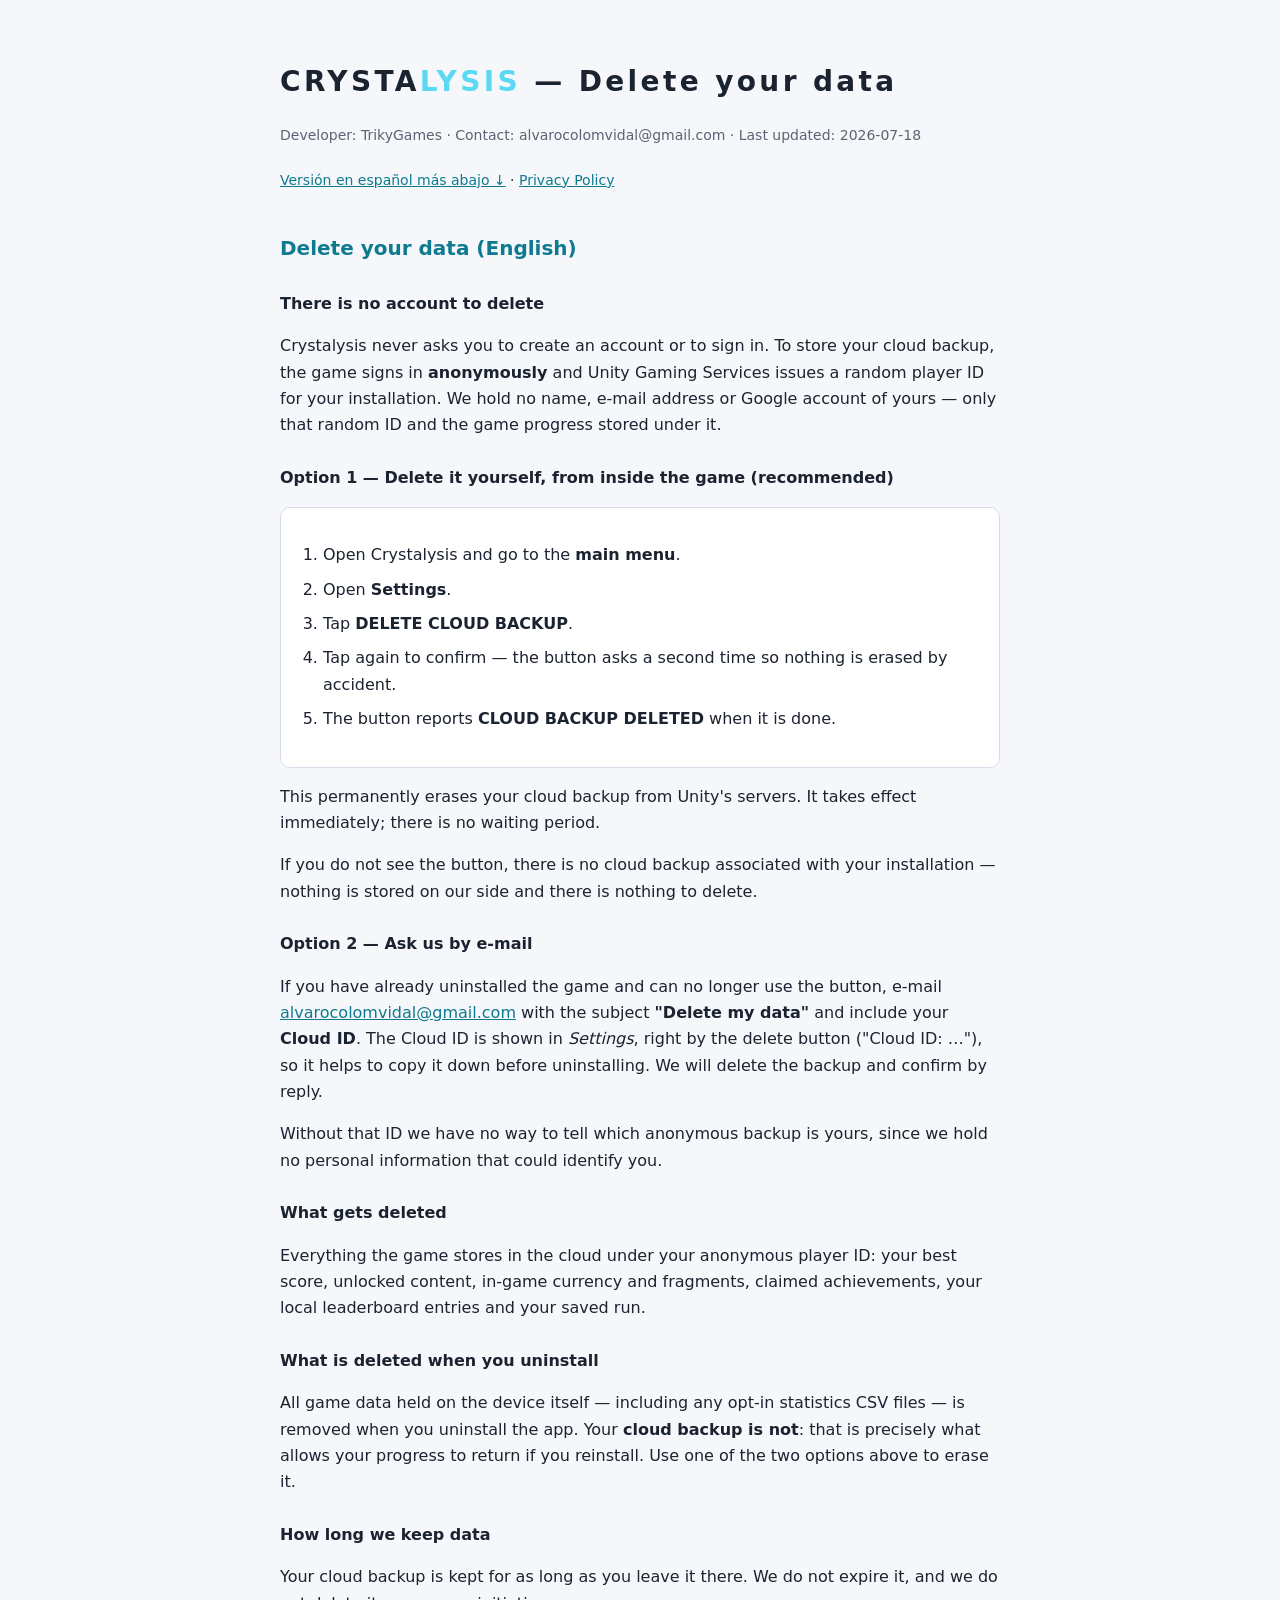
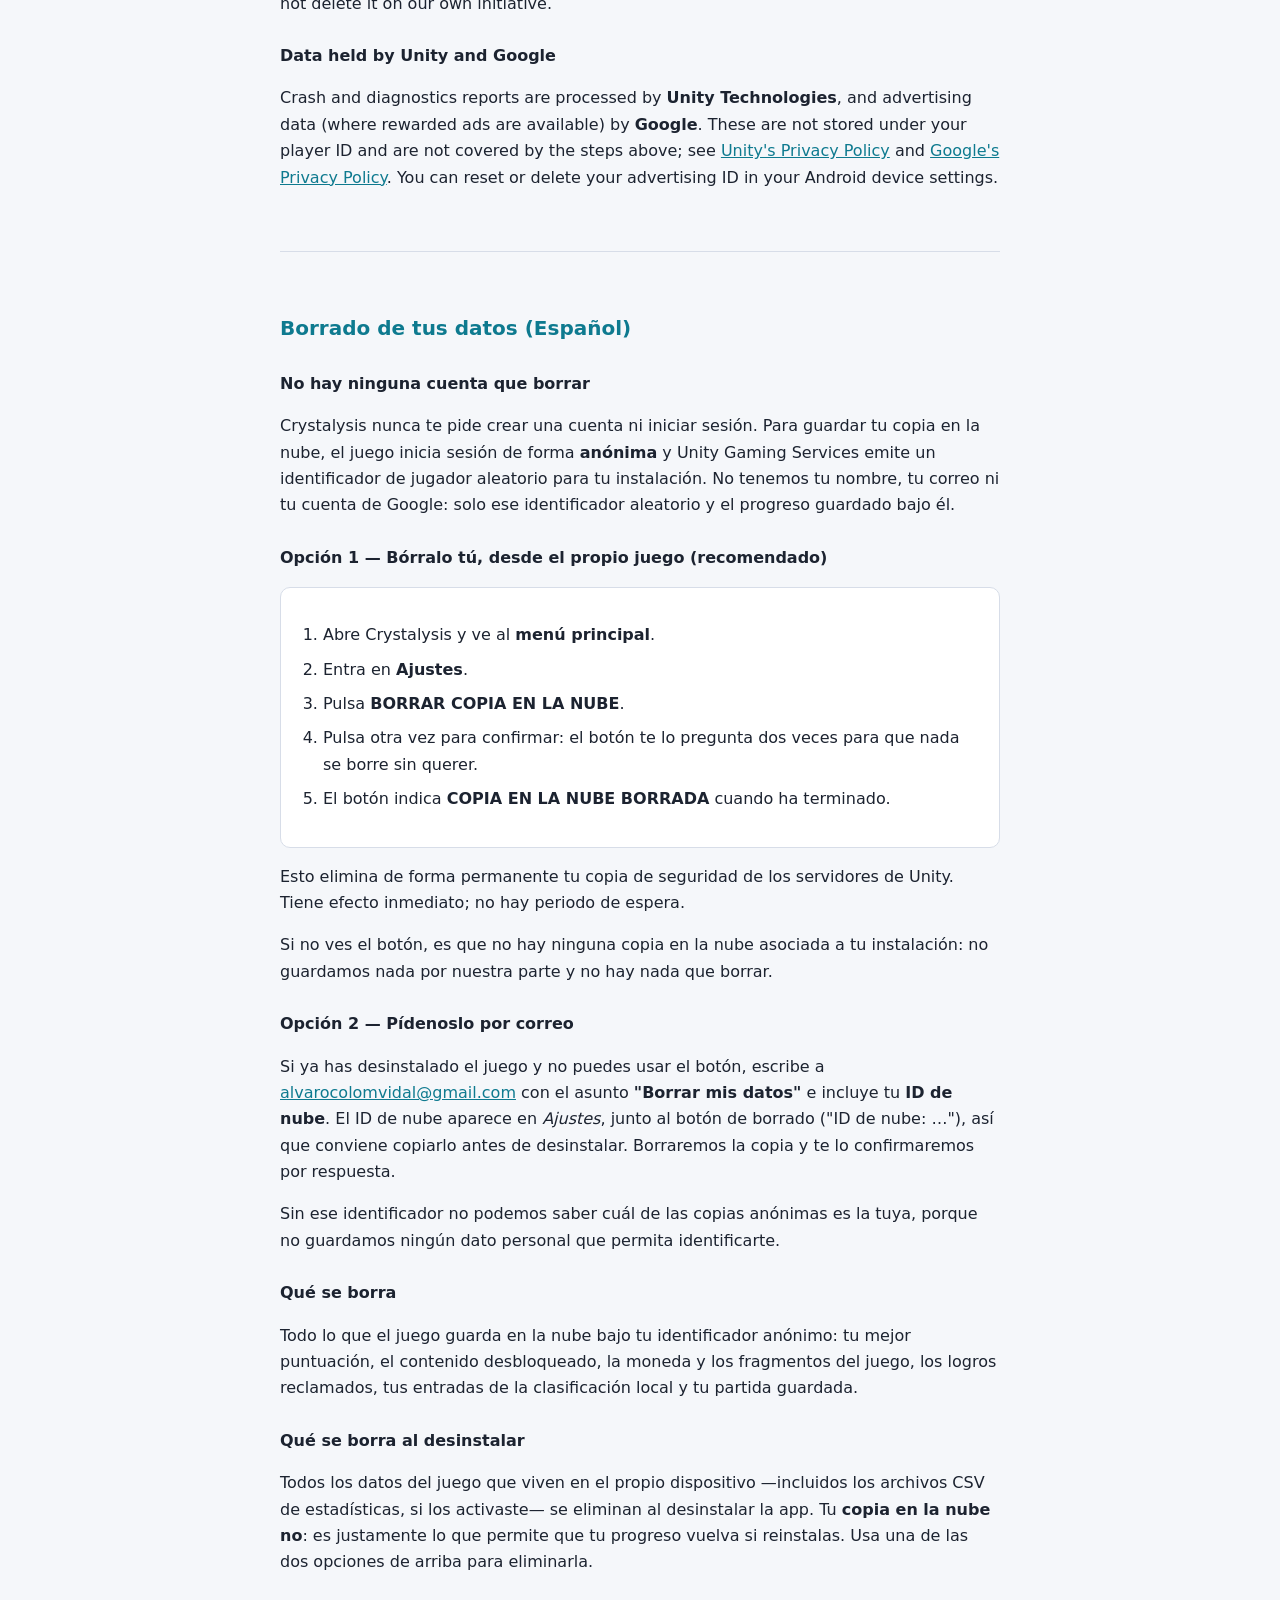
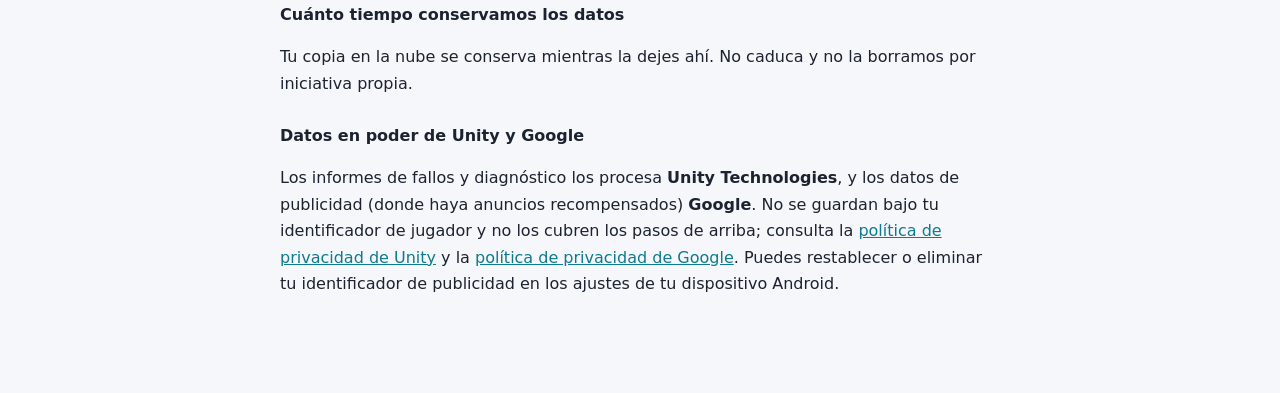
==== delete-data.html @ 5e4b30b3 "delete-data: dedicated data deletion page (EN/ES) for Play Console Play Data Safety requires a URL f" ====
<!DOCTYPE html>
<html lang="en">
<head>
<meta charset="utf-8">
<meta name="viewport" content="width=device-width, initial-scale=1">
<title>Crystalysis — Delete your data</title>
<style>
  :root { color-scheme: light dark; }
  body { font-family: system-ui, -apple-system, "Segoe UI", sans-serif; margin: 0; padding: 40px 20px 80px;
         background: #0a0d16; color: #dbe2ee; line-height: 1.65; }
  main { max-width: 720px; margin: 0 auto; }
  h1 { font-size: 28px; letter-spacing: .12em; }
  h1 span { color: #59d9f2; }
  h2 { margin-top: 40px; font-size: 20px; color: #9beaf8; }
  h3 { margin-top: 26px; font-size: 16px; }
  a { color: #59d9f2; }
  .meta { color: #7c8698; font-size: 14px; }
  .lang { margin: 22px 0 34px; font-size: 14px; }
  hr { border: none; border-top: 1px solid #1d2433; margin: 60px 0; }
  ol { padding-left: 22px; }
  ol li { margin: 8px 0; }
  .steps { background: #121826; border: 1px solid #1d2433; border-radius: 10px; padding: 18px 20px; }
  @media (prefers-color-scheme: light) {
    body { background: #f5f7fa; color: #1c2330; }
    h2 { color: #0e7a8f; } a { color: #0e7a8f; }
    hr { border-top-color: #d7dde8; } .meta { color: #5b6472; }
    .steps { background: #fff; border-color: #d7dde8; }
  }
</style>
</head>
<body>
<main>
<h1>CRYSTA<span>LYSIS</span> — Delete your data</h1>
<p class="meta">Developer: TrikyGames · Contact: alvarocolomvidal@gmail.com · Last updated: 2026-07-18</p>
<p class="lang"><a href="#es">Versión en español más abajo ↓</a> · <a href="privacy.html">Privacy Policy</a></p>

<h2 id="en">Delete your data (English)</h2>

<h3>There is no account to delete</h3>
<p>Crystalysis never asks you to create an account or to sign in. To store your cloud backup, the game signs in <b>anonymously</b> and Unity Gaming Services issues a random player ID for your installation. We hold no name, e-mail address or Google account of yours — only that random ID and the game progress stored under it.</p>

<h3>Option 1 — Delete it yourself, from inside the game (recommended)</h3>
<div class="steps">
<ol>
  <li>Open Crystalysis and go to the <b>main menu</b>.</li>
  <li>Open <b>Settings</b>.</li>
  <li>Tap <b>DELETE CLOUD BACKUP</b>.</li>
  <li>Tap again to confirm — the button asks a second time so nothing is erased by accident.</li>
  <li>The button reports <b>CLOUD BACKUP DELETED</b> when it is done.</li>
</ol>
</div>
<p>This permanently erases your cloud backup from Unity's servers. It takes effect immediately; there is no waiting period.</p>
<p>If you do not see the button, there is no cloud backup associated with your installation — nothing is stored on our side and there is nothing to delete.</p>

<h3>Option 2 — Ask us by e-mail</h3>
<p>If you have already uninstalled the game and can no longer use the button, e-mail <a href="mailto:alvarocolomvidal@gmail.com">alvarocolomvidal@gmail.com</a> with the subject <b>"Delete my data"</b> and include your <b>Cloud ID</b>. The Cloud ID is shown in <i>Settings</i>, right by the delete button ("Cloud ID: …"), so it helps to copy it down before uninstalling. We will delete the backup and confirm by reply.</p>
<p>Without that ID we have no way to tell which anonymous backup is yours, since we hold no personal information that could identify you.</p>

<h3>What gets deleted</h3>
<p>Everything the game stores in the cloud under your anonymous player ID: your best score, unlocked content, in-game currency and fragments, claimed achievements, your local leaderboard entries and your saved run.</p>

<h3>What is deleted when you uninstall</h3>
<p>All game data held on the device itself — including any opt-in statistics CSV files — is removed when you uninstall the app. Your <b>cloud backup is not</b>: that is precisely what allows your progress to return if you reinstall. Use one of the two options above to erase it.</p>

<h3>How long we keep data</h3>
<p>Your cloud backup is kept for as long as you leave it there. We do not expire it, and we do not delete it on our own initiative.</p>

<h3>Data held by Unity and Google</h3>
<p>Crash and diagnostics reports are processed by <b>Unity Technologies</b>, and advertising data (where rewarded ads are available) by <b>Google</b>. These are not stored under your player ID and are not covered by the steps above; see <a href="https://unity.com/legal/privacy-policy">Unity's Privacy Policy</a> and <a href="https://policies.google.com/privacy">Google's Privacy Policy</a>. You can reset or delete your advertising ID in your Android device settings.</p>

<hr>

<h2 id="es">Borrado de tus datos (Español)</h2>

<h3>No hay ninguna cuenta que borrar</h3>
<p>Crystalysis nunca te pide crear una cuenta ni iniciar sesión. Para guardar tu copia en la nube, el juego inicia sesión de forma <b>anónima</b> y Unity Gaming Services emite un identificador de jugador aleatorio para tu instalación. No tenemos tu nombre, tu correo ni tu cuenta de Google: solo ese identificador aleatorio y el progreso guardado bajo él.</p>

<h3>Opción 1 — Bórralo tú, desde el propio juego (recomendado)</h3>
<div class="steps">
<ol>
  <li>Abre Crystalysis y ve al <b>menú principal</b>.</li>
  <li>Entra en <b>Ajustes</b>.</li>
  <li>Pulsa <b>BORRAR COPIA EN LA NUBE</b>.</li>
  <li>Pulsa otra vez para confirmar: el botón te lo pregunta dos veces para que nada se borre sin querer.</li>
  <li>El botón indica <b>COPIA EN LA NUBE BORRADA</b> cuando ha terminado.</li>
</ol>
</div>
<p>Esto elimina de forma permanente tu copia de seguridad de los servidores de Unity. Tiene efecto inmediato; no hay periodo de espera.</p>
<p>Si no ves el botón, es que no hay ninguna copia en la nube asociada a tu instalación: no guardamos nada por nuestra parte y no hay nada que borrar.</p>

<h3>Opción 2 — Pídenoslo por correo</h3>
<p>Si ya has desinstalado el juego y no puedes usar el botón, escribe a <a href="mailto:alvarocolomvidal@gmail.com">alvarocolomvidal@gmail.com</a> con el asunto <b>"Borrar mis datos"</b> e incluye tu <b>ID de nube</b>. El ID de nube aparece en <i>Ajustes</i>, junto al botón de borrado ("ID de nube: …"), así que conviene copiarlo antes de desinstalar. Borraremos la copia y te lo confirmaremos por respuesta.</p>
<p>Sin ese identificador no podemos saber cuál de las copias anónimas es la tuya, porque no guardamos ningún dato personal que permita identificarte.</p>

<h3>Qué se borra</h3>
<p>Todo lo que el juego guarda en la nube bajo tu identificador anónimo: tu mejor puntuación, el contenido desbloqueado, la moneda y los fragmentos del juego, los logros reclamados, tus entradas de la clasificación local y tu partida guardada.</p>

<h3>Qué se borra al desinstalar</h3>
<p>Todos los datos del juego que viven en el propio dispositivo —incluidos los archivos CSV de estadísticas, si los activaste— se eliminan al desinstalar la app. Tu <b>copia en la nube no</b>: es justamente lo que permite que tu progreso vuelva si reinstalas. Usa una de las dos opciones de arriba para eliminarla.</p>

<h3>Cuánto tiempo conservamos los datos</h3>
<p>Tu copia en la nube se conserva mientras la dejes ahí. No caduca y no la borramos por iniciativa propia.</p>

<h3>Datos en poder de Unity y Google</h3>
<p>Los informes de fallos y diagnóstico los procesa <b>Unity Technologies</b>, y los datos de publicidad (donde haya anuncios recompensados) <b>Google</b>. No se guardan bajo tu identificador de jugador y no los cubren los pasos de arriba; consulta la <a href="https://unity.com/legal/privacy-policy">política de privacidad de Unity</a> y la <a href="https://policies.google.com/privacy?hl=es">política de privacidad de Google</a>. Puedes restablecer o eliminar tu identificador de publicidad en los ajustes de tu dispositivo Android.</p>

</main>
</body>
</html>
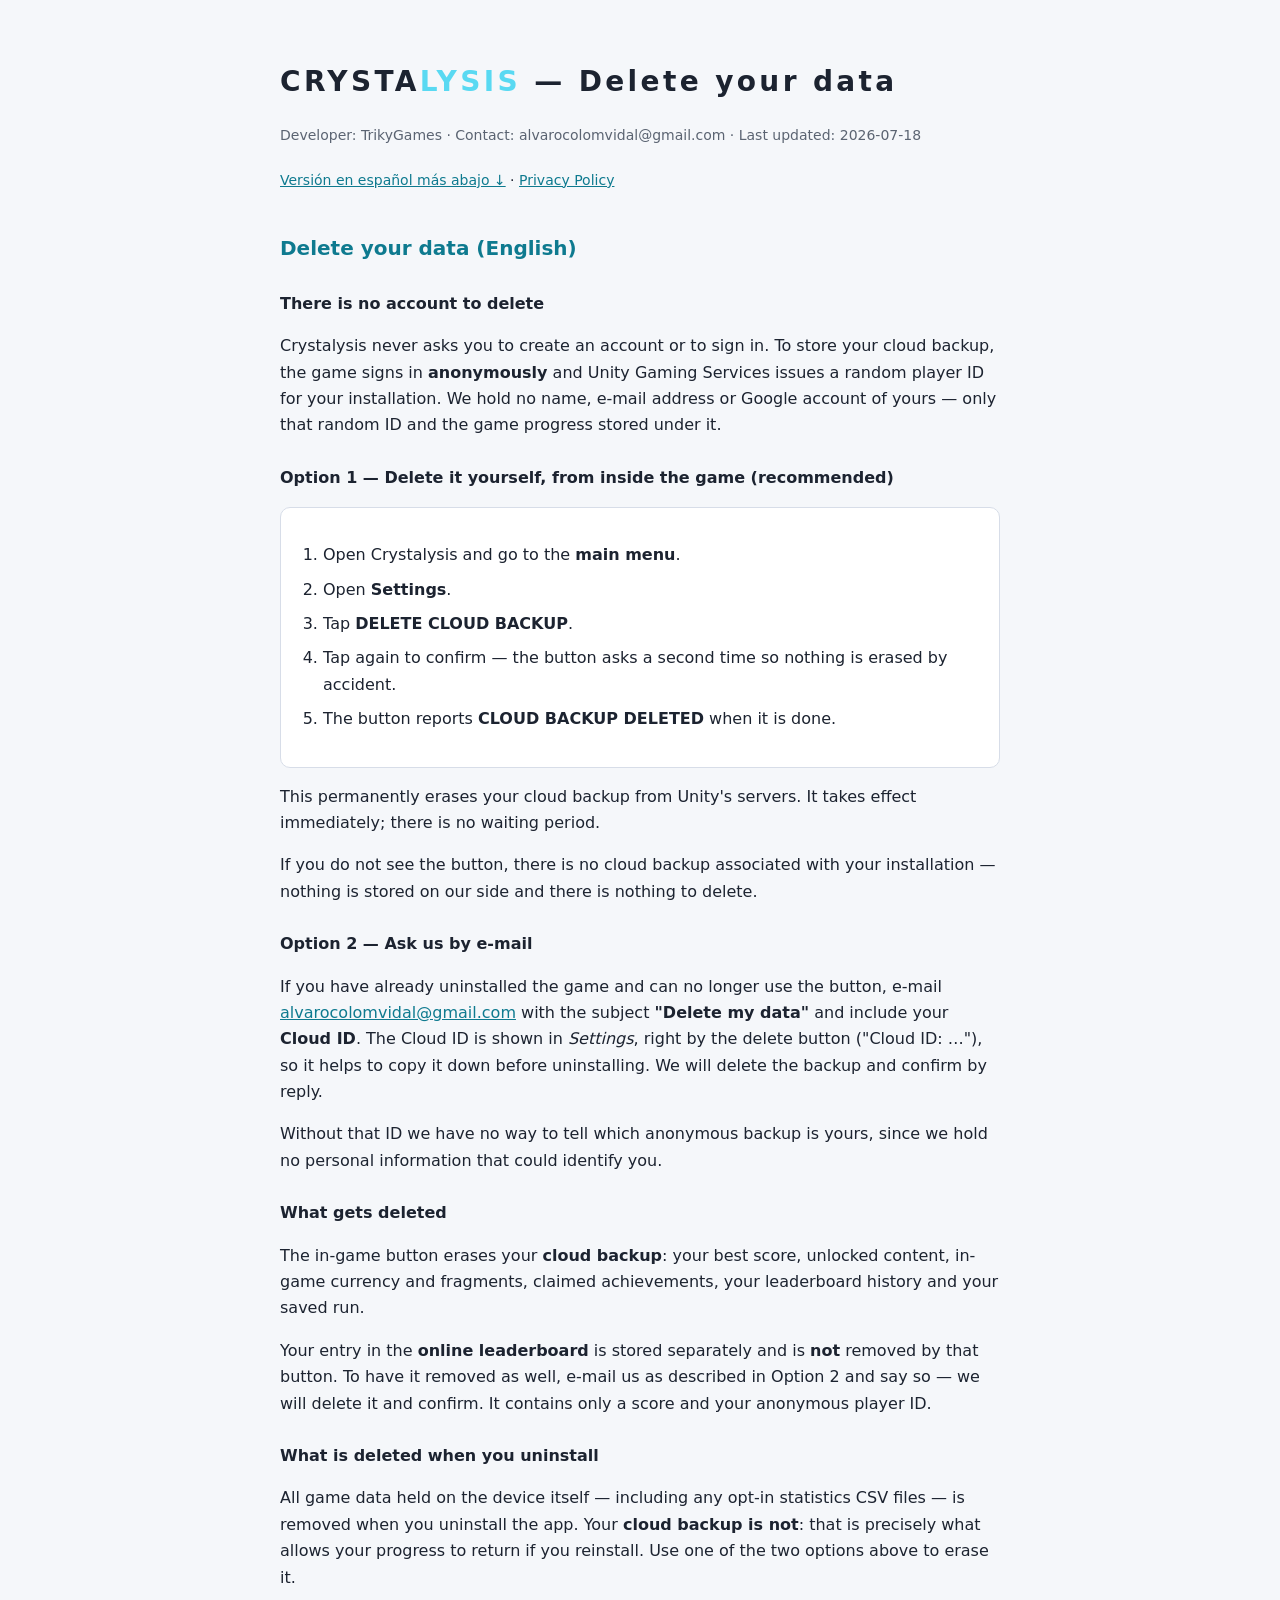
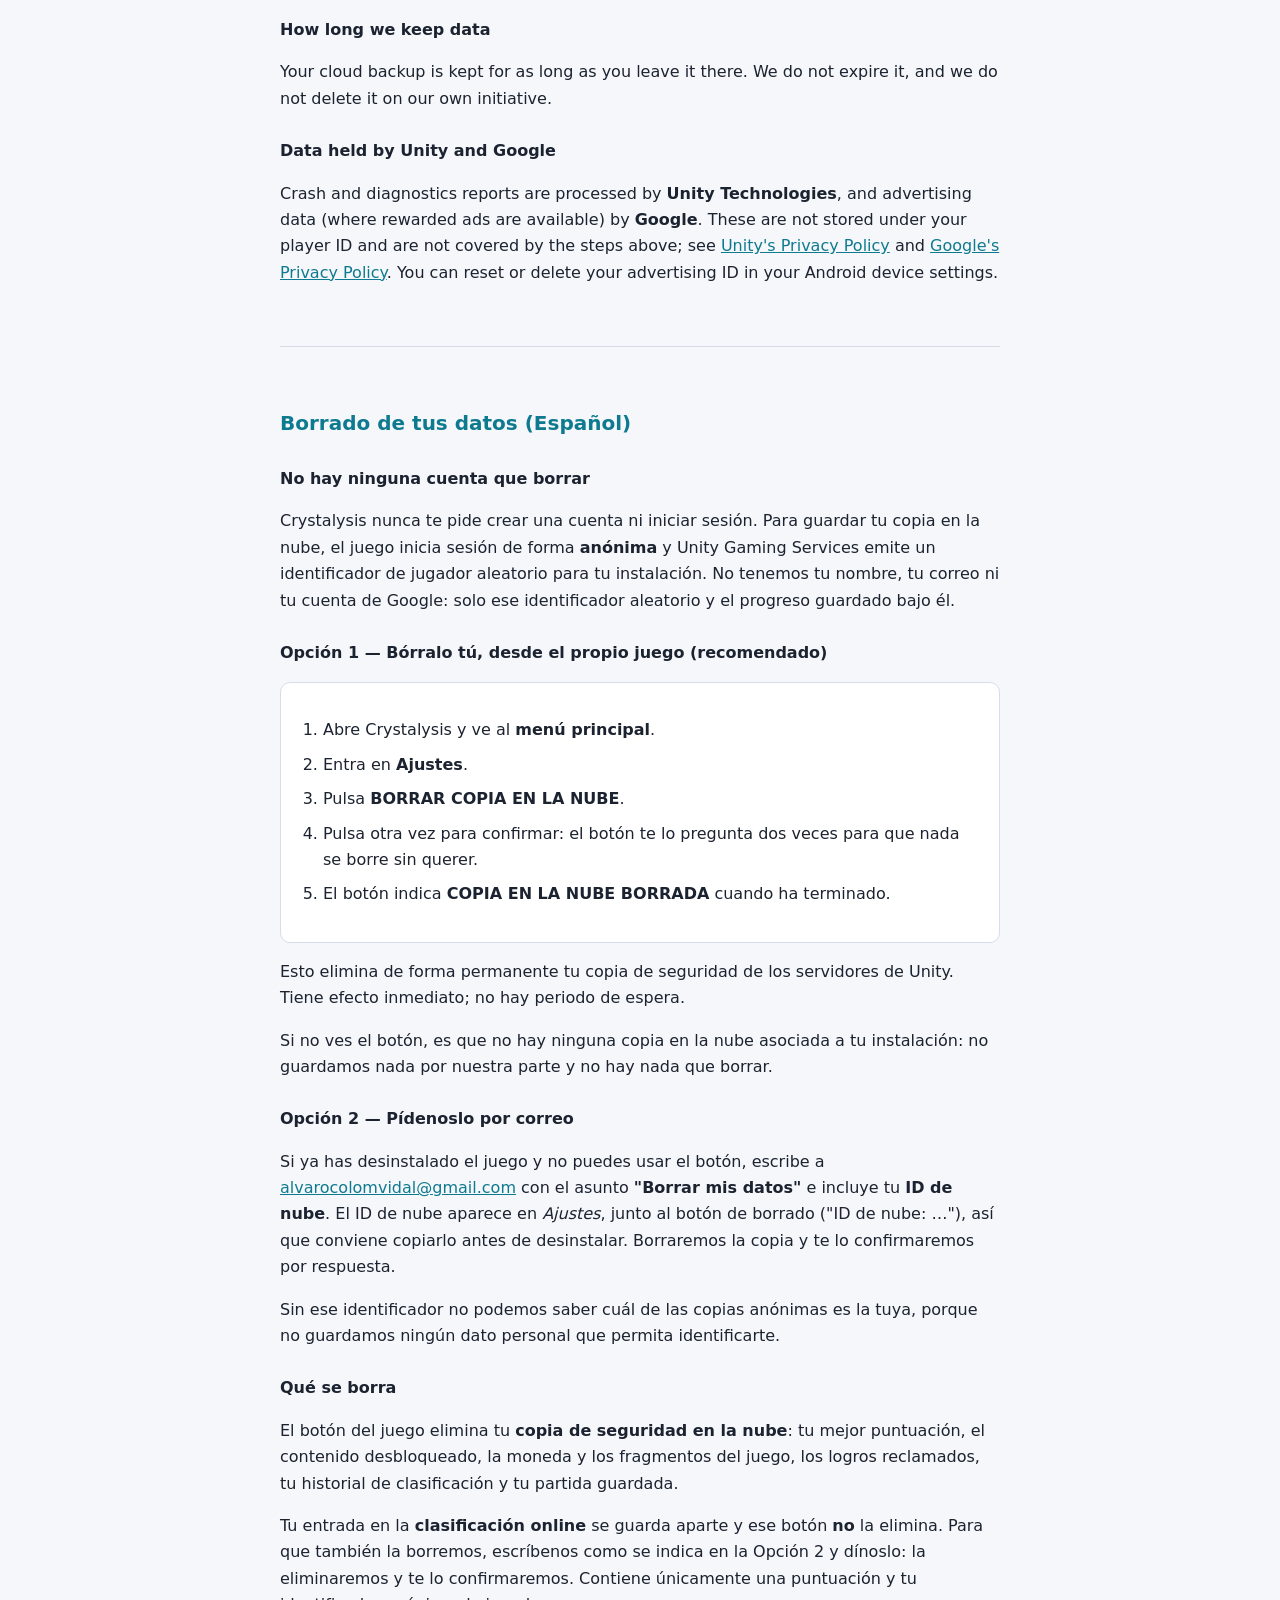
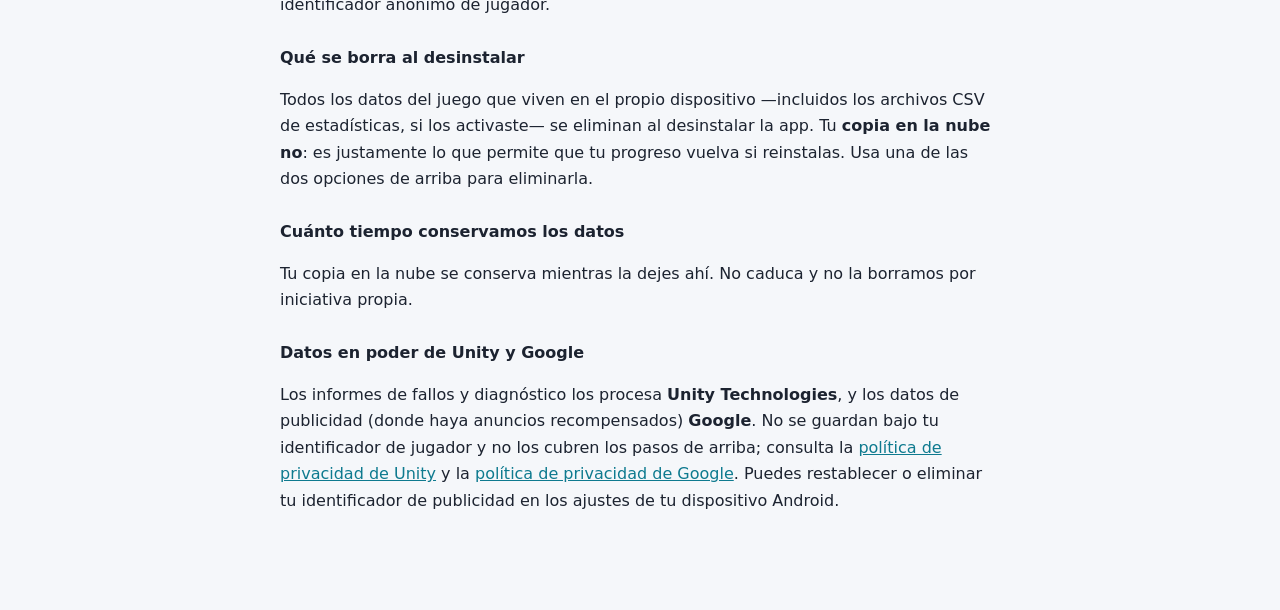
==== commit 0e5d415c: "privacy: disclose the online leaderboard (EN/ES) The policy described a "single-player game" and cov" ====
--- a/delete-data.html
+++ b/delete-data.html
@@ -57,7 +57,8 @@
 <p>Without that ID we have no way to tell which anonymous backup is yours, since we hold no personal information that could identify you.</p>
 
 <h3>What gets deleted</h3>
-<p>Everything the game stores in the cloud under your anonymous player ID: your best score, unlocked content, in-game currency and fragments, claimed achievements, your local leaderboard entries and your saved run.</p>
+<p>The in-game button erases your <b>cloud backup</b>: your best score, unlocked content, in-game currency and fragments, claimed achievements, your leaderboard history and your saved run.</p>
+<p>Your entry in the <b>online leaderboard</b> is stored separately and is <b>not</b> removed by that button. To have it removed as well, e-mail us as described in Option 2 and say so — we will delete it and confirm. It contains only a score and your anonymous player ID.</p>
 
 <h3>What is deleted when you uninstall</h3>
 <p>All game data held on the device itself — including any opt-in statistics CSV files — is removed when you uninstall the app. Your <b>cloud backup is not</b>: that is precisely what allows your progress to return if you reinstall. Use one of the two options above to erase it.</p>
@@ -93,7 +94,8 @@
 <p>Sin ese identificador no podemos saber cuál de las copias anónimas es la tuya, porque no guardamos ningún dato personal que permita identificarte.</p>
 
 <h3>Qué se borra</h3>
-<p>Todo lo que el juego guarda en la nube bajo tu identificador anónimo: tu mejor puntuación, el contenido desbloqueado, la moneda y los fragmentos del juego, los logros reclamados, tus entradas de la clasificación local y tu partida guardada.</p>
+<p>El botón del juego elimina tu <b>copia de seguridad en la nube</b>: tu mejor puntuación, el contenido desbloqueado, la moneda y los fragmentos del juego, los logros reclamados, tu historial de clasificación y tu partida guardada.</p>
+<p>Tu entrada en la <b>clasificación online</b> se guarda aparte y ese botón <b>no</b> la elimina. Para que también la borremos, escríbenos como se indica en la Opción 2 y dínoslo: la eliminaremos y te lo confirmaremos. Contiene únicamente una puntuación y tu identificador anónimo de jugador.</p>
 
 <h3>Qué se borra al desinstalar</h3>
 <p>Todos los datos del juego que viven en el propio dispositivo —incluidos los archivos CSV de estadísticas, si los activaste— se eliminan al desinstalar la app. Tu <b>copia en la nube no</b>: es justamente lo que permite que tu progreso vuelva si reinstalas. Usa una de las dos opciones de arriba para eliminarla.</p>
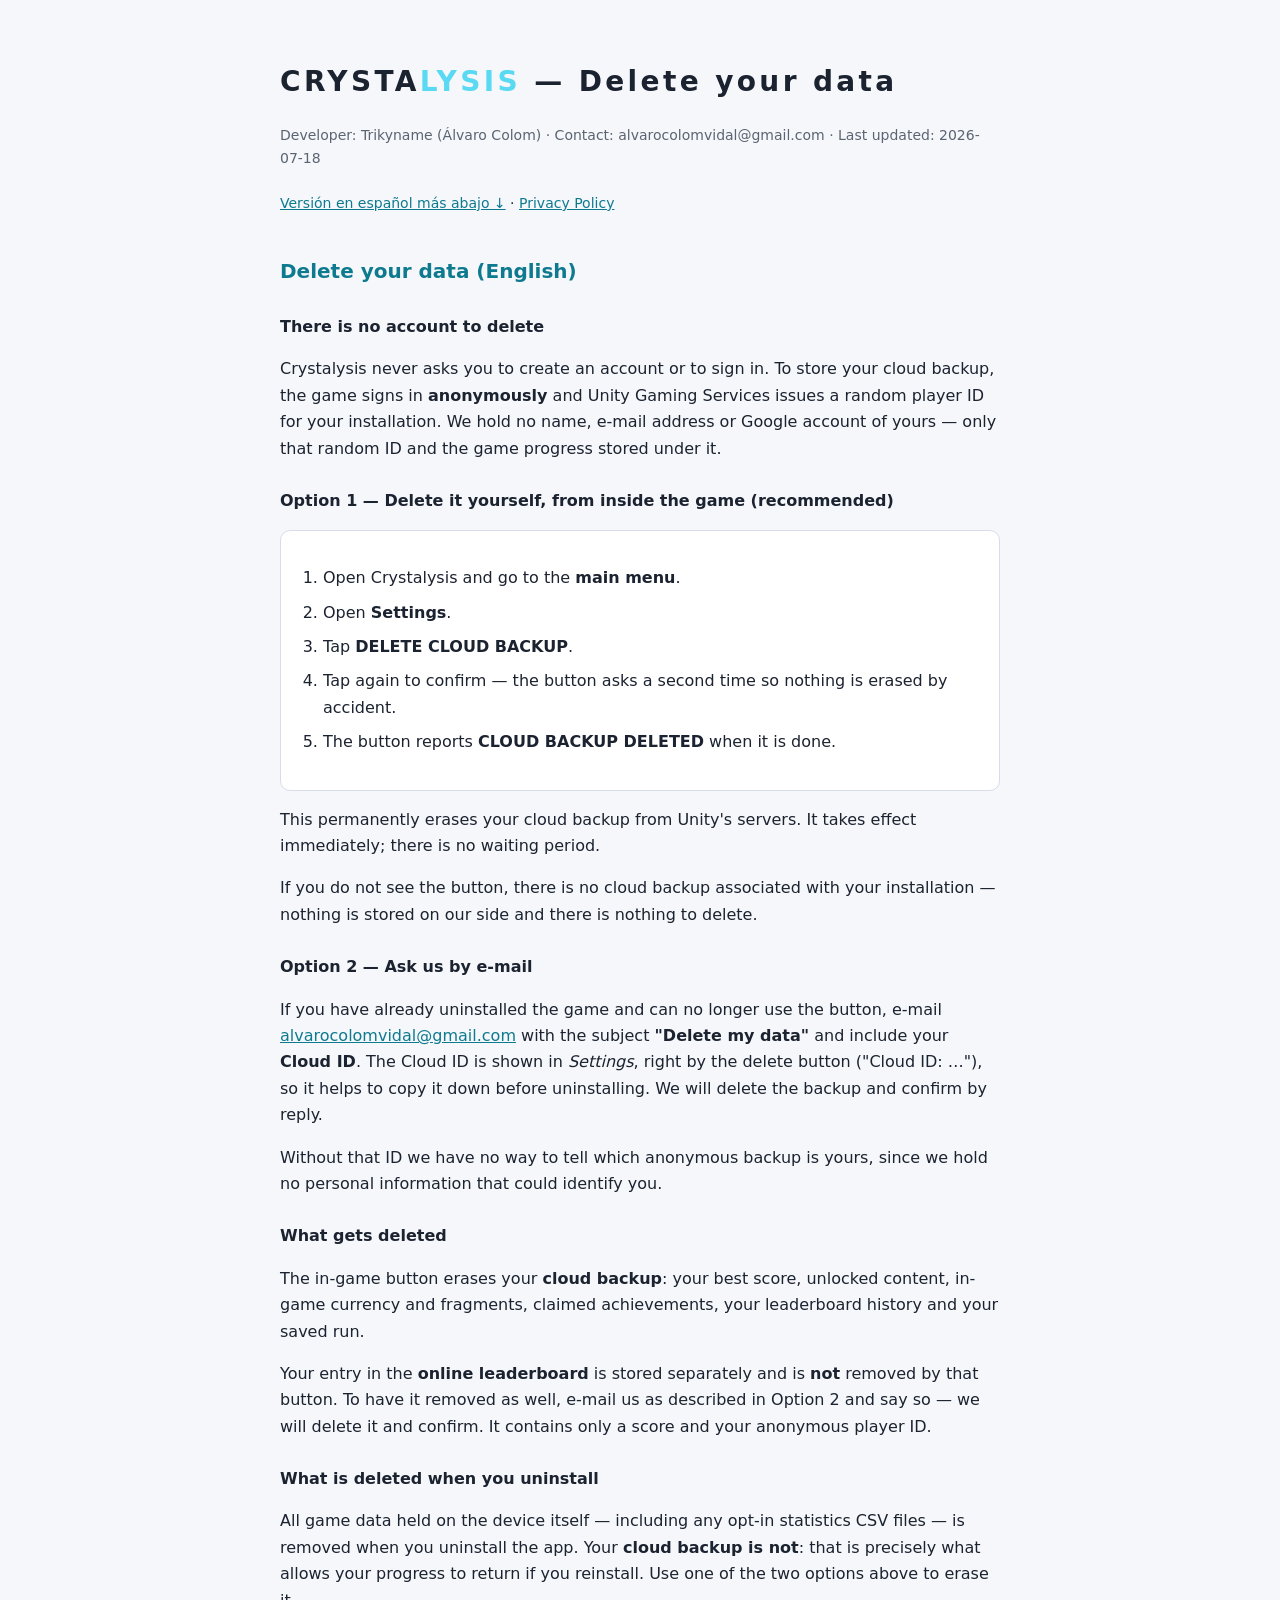
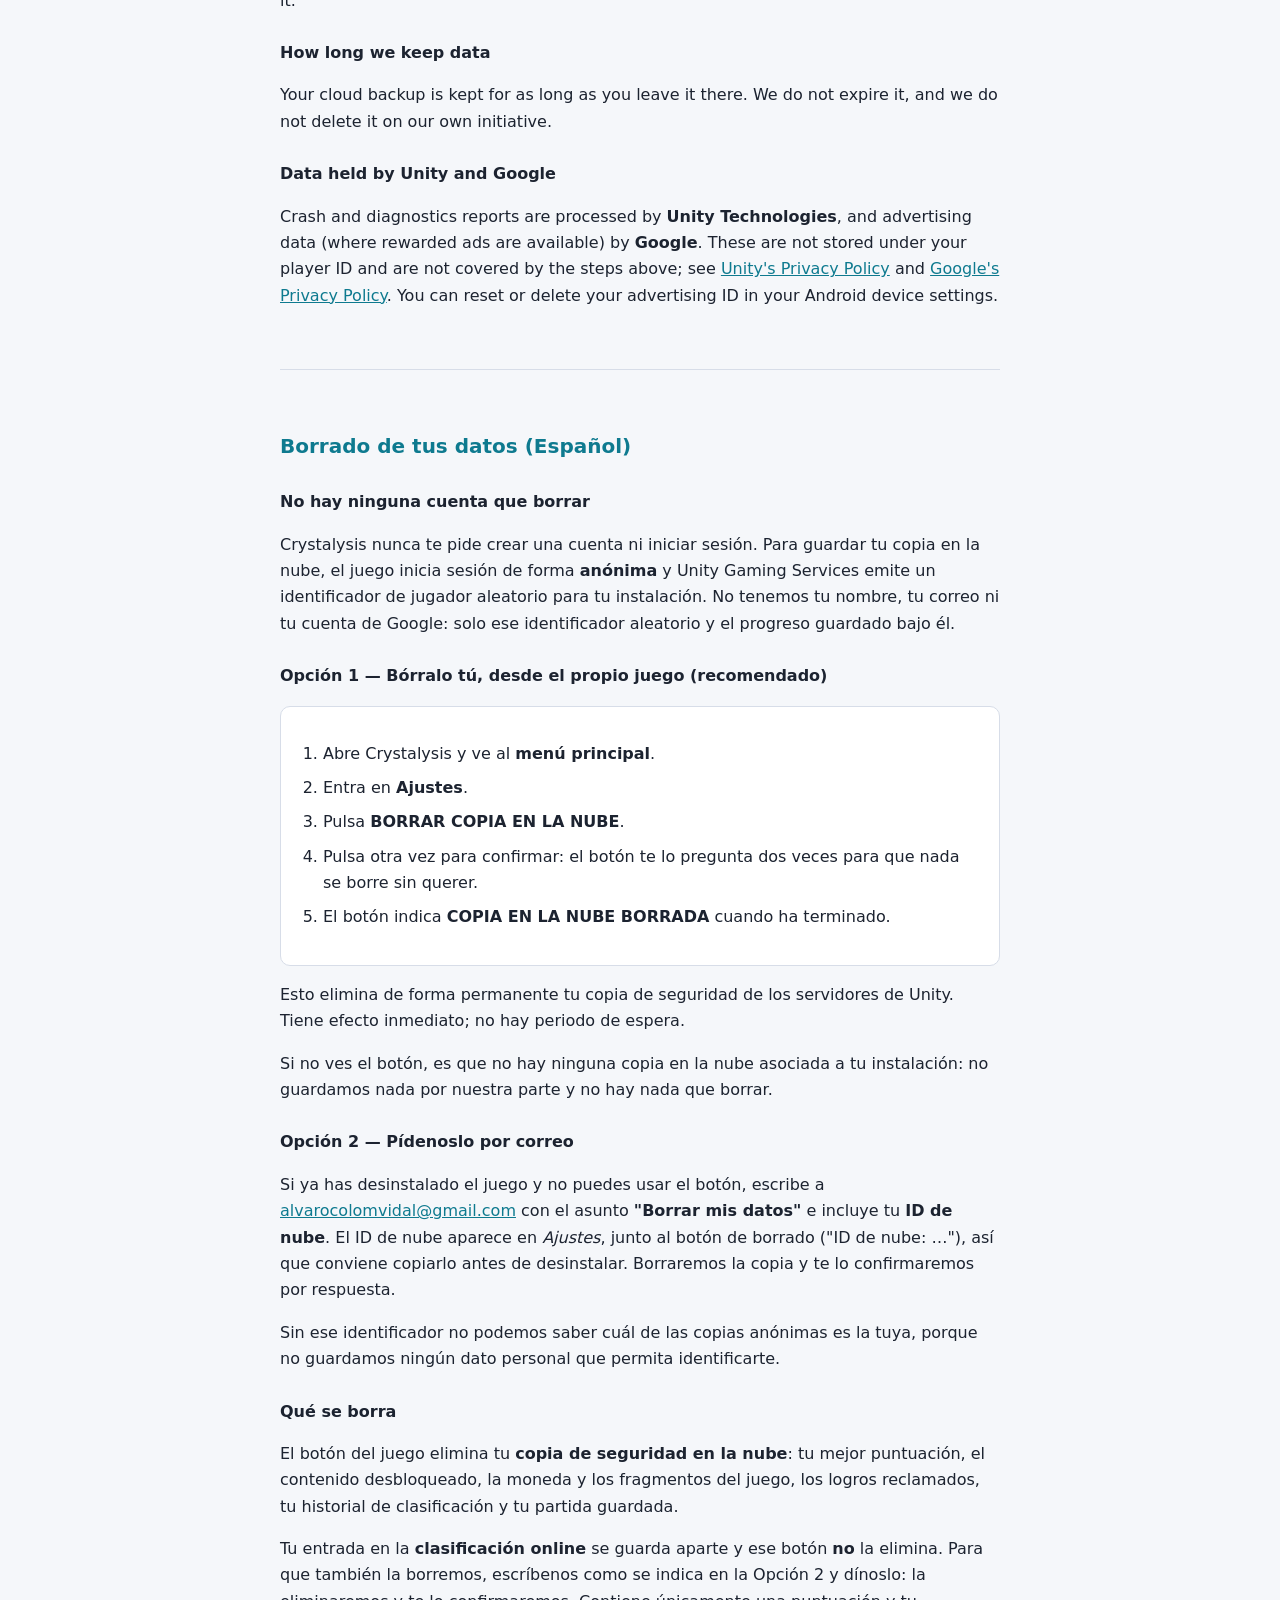
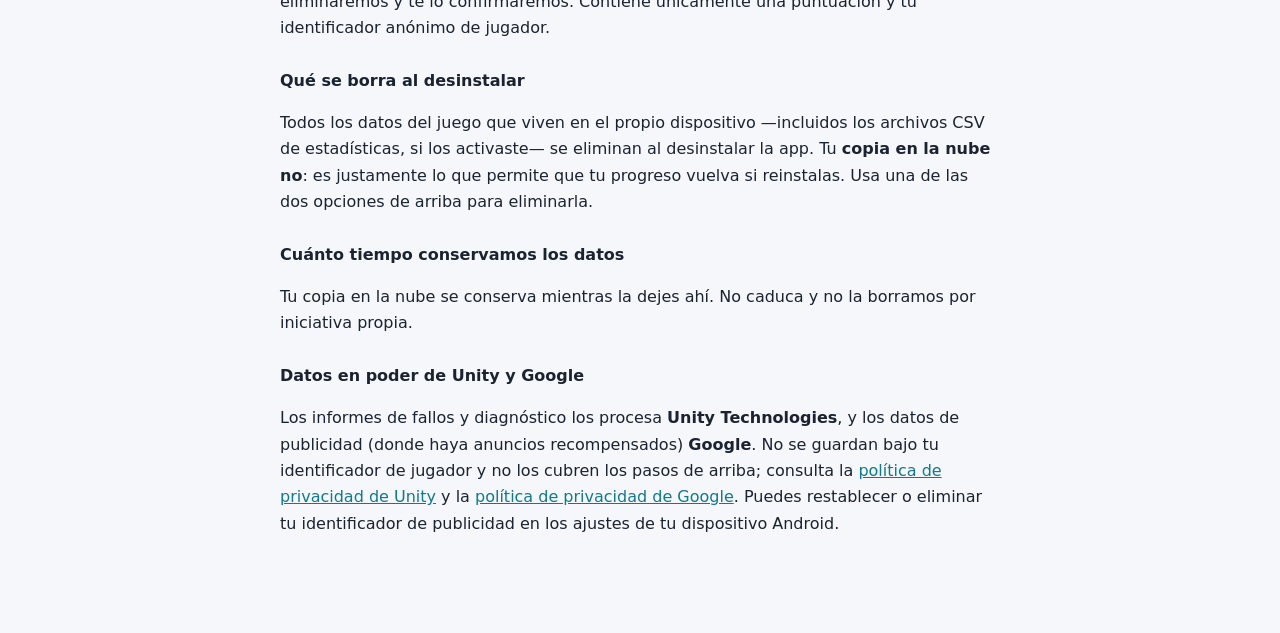
==== commit 7787355d: "site: la identidad se unifica en Trikyname y la landing pasa a ser la arena IDENTIDAD. TrikyGames er" ====
--- a/delete-data.html
+++ b/delete-data.html
@@ -31,7 +31,7 @@
 <body>
 <main>
 <h1>CRYSTA<span>LYSIS</span> — Delete your data</h1>
-<p class="meta">Developer: TrikyGames · Contact: alvarocolomvidal@gmail.com · Last updated: 2026-07-18</p>
+<p class="meta">Developer: Trikyname (Álvaro Colom) · Contact: alvarocolomvidal@gmail.com · Last updated: 2026-07-18</p>
 <p class="lang"><a href="#es">Versión en español más abajo ↓</a> · <a href="privacy.html">Privacy Policy</a></p>
 
 <h2 id="en">Delete your data (English)</h2>
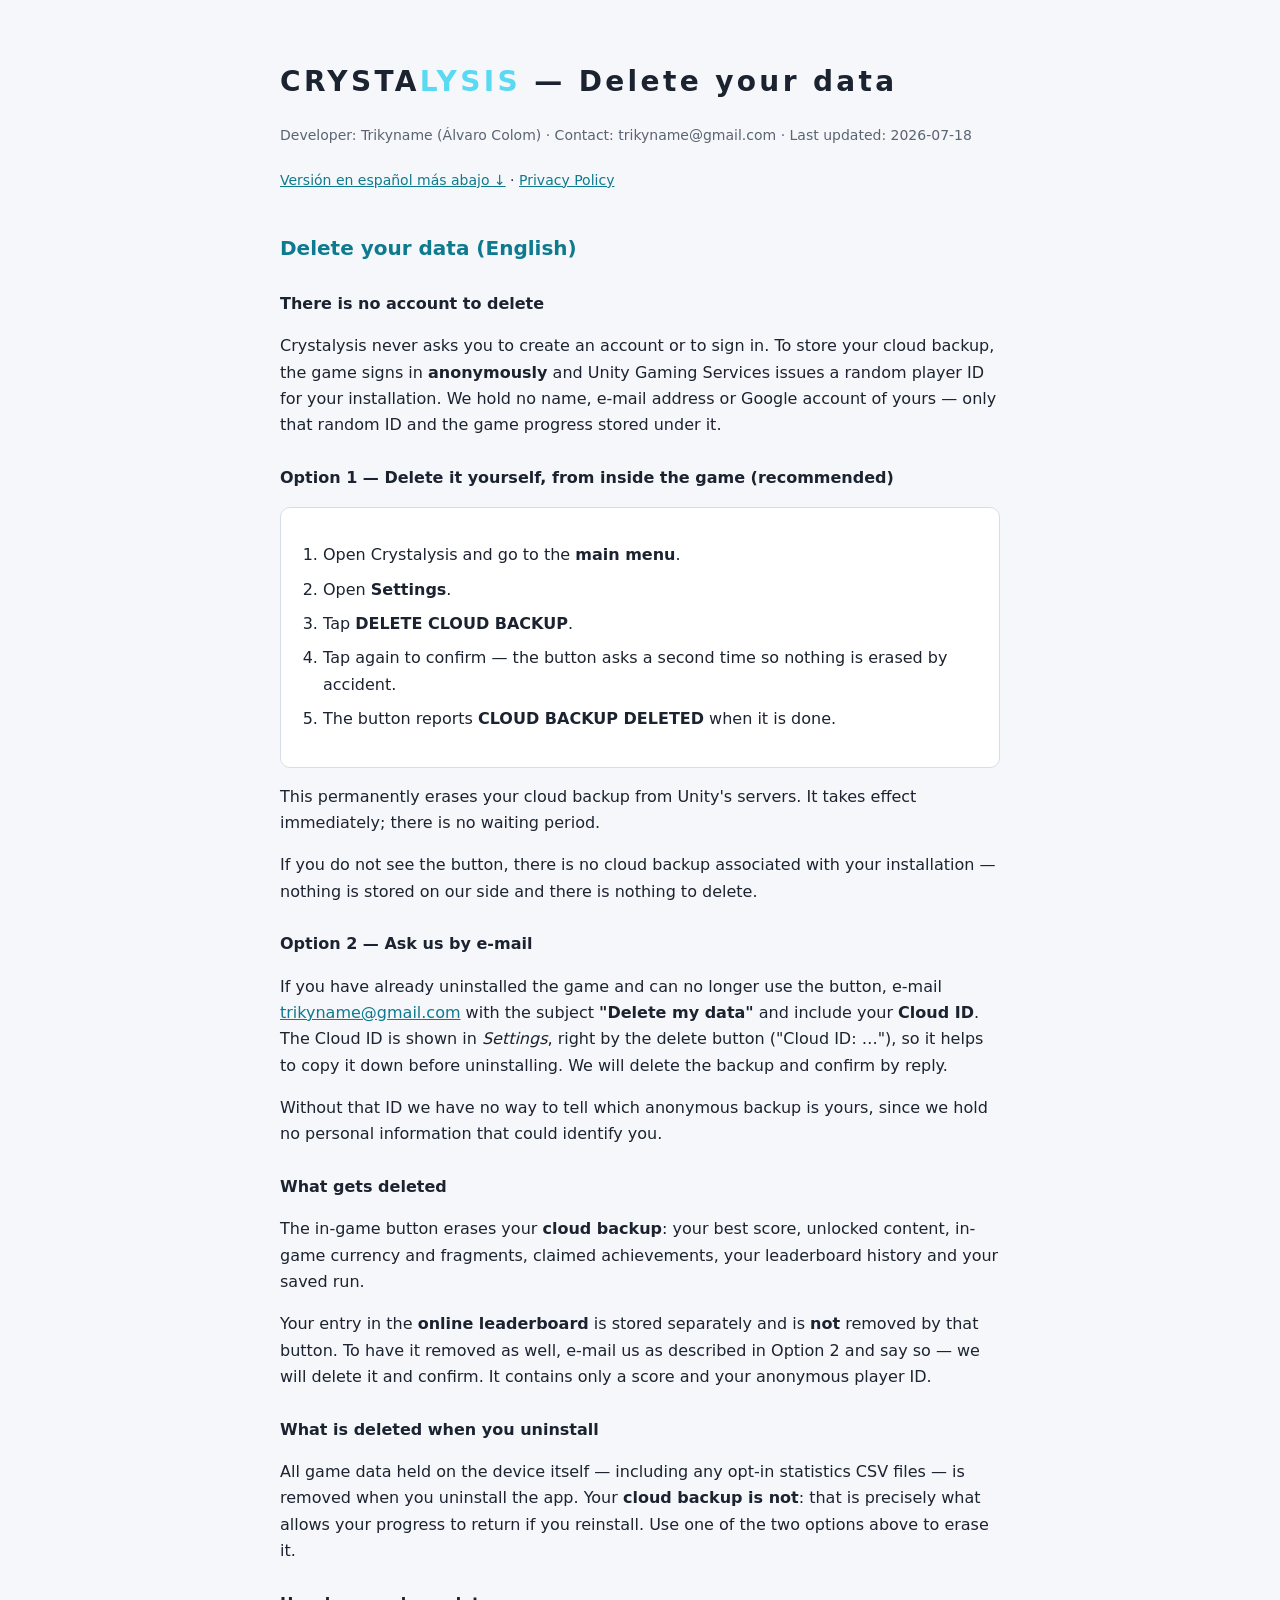
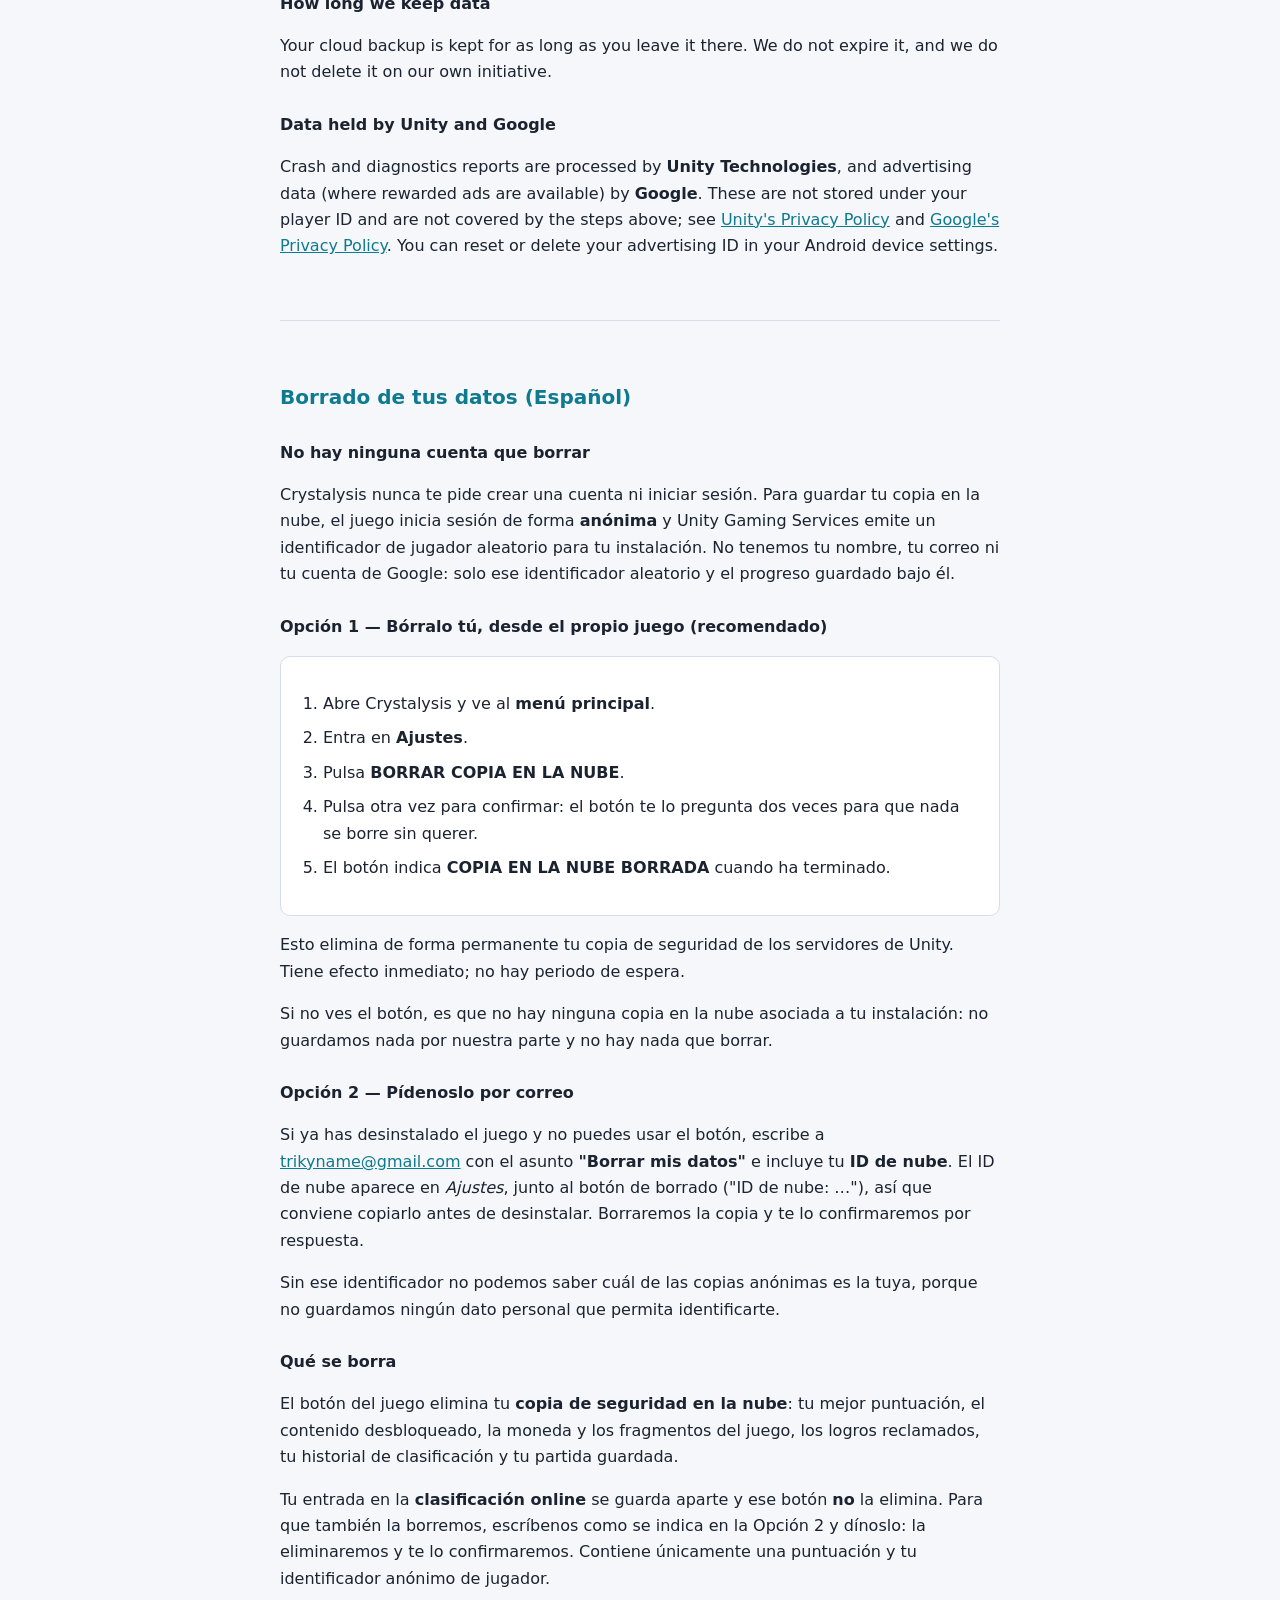
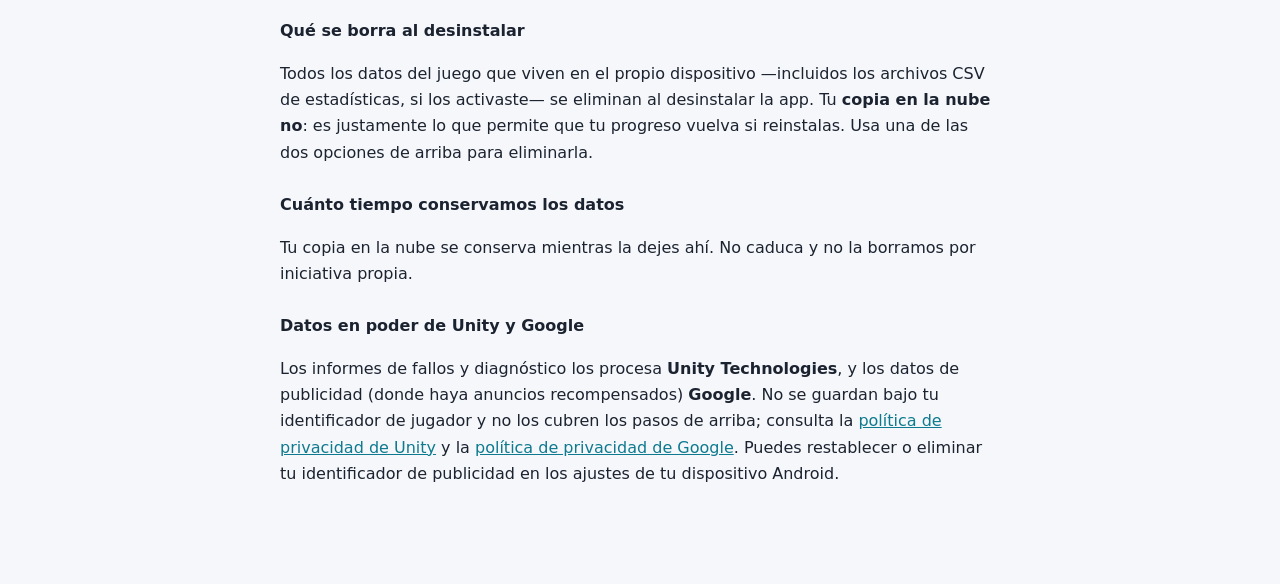
==== commit c0241435: "contacto: trikyname@gmail.com en todas las superficies publicas Decision del autor: el correo person" ====
--- a/delete-data.html
+++ b/delete-data.html
@@ -31,7 +31,7 @@
 <body>
 <main>
 <h1>CRYSTA<span>LYSIS</span> — Delete your data</h1>
-<p class="meta">Developer: Trikyname (Álvaro Colom) · Contact: alvarocolomvidal@gmail.com · Last updated: 2026-07-18</p>
+<p class="meta">Developer: Trikyname (Álvaro Colom) · Contact: trikyname@gmail.com · Last updated: 2026-07-18</p>
 <p class="lang"><a href="#es">Versión en español más abajo ↓</a> · <a href="privacy.html">Privacy Policy</a></p>
 
 <h2 id="en">Delete your data (English)</h2>
@@ -53,7 +53,7 @@
 <p>If you do not see the button, there is no cloud backup associated with your installation — nothing is stored on our side and there is nothing to delete.</p>
 
 <h3>Option 2 — Ask us by e-mail</h3>
-<p>If you have already uninstalled the game and can no longer use the button, e-mail <a href="mailto:alvarocolomvidal@gmail.com">alvarocolomvidal@gmail.com</a> with the subject <b>"Delete my data"</b> and include your <b>Cloud ID</b>. The Cloud ID is shown in <i>Settings</i>, right by the delete button ("Cloud ID: …"), so it helps to copy it down before uninstalling. We will delete the backup and confirm by reply.</p>
+<p>If you have already uninstalled the game and can no longer use the button, e-mail <a href="mailto:trikyname@gmail.com">trikyname@gmail.com</a> with the subject <b>"Delete my data"</b> and include your <b>Cloud ID</b>. The Cloud ID is shown in <i>Settings</i>, right by the delete button ("Cloud ID: …"), so it helps to copy it down before uninstalling. We will delete the backup and confirm by reply.</p>
 <p>Without that ID we have no way to tell which anonymous backup is yours, since we hold no personal information that could identify you.</p>
 
 <h3>What gets deleted</h3>
@@ -90,7 +90,7 @@
 <p>Si no ves el botón, es que no hay ninguna copia en la nube asociada a tu instalación: no guardamos nada por nuestra parte y no hay nada que borrar.</p>
 
 <h3>Opción 2 — Pídenoslo por correo</h3>
-<p>Si ya has desinstalado el juego y no puedes usar el botón, escribe a <a href="mailto:alvarocolomvidal@gmail.com">alvarocolomvidal@gmail.com</a> con el asunto <b>"Borrar mis datos"</b> e incluye tu <b>ID de nube</b>. El ID de nube aparece en <i>Ajustes</i>, junto al botón de borrado ("ID de nube: …"), así que conviene copiarlo antes de desinstalar. Borraremos la copia y te lo confirmaremos por respuesta.</p>
+<p>Si ya has desinstalado el juego y no puedes usar el botón, escribe a <a href="mailto:trikyname@gmail.com">trikyname@gmail.com</a> con el asunto <b>"Borrar mis datos"</b> e incluye tu <b>ID de nube</b>. El ID de nube aparece en <i>Ajustes</i>, junto al botón de borrado ("ID de nube: …"), así que conviene copiarlo antes de desinstalar. Borraremos la copia y te lo confirmaremos por respuesta.</p>
 <p>Sin ese identificador no podemos saber cuál de las copias anónimas es la tuya, porque no guardamos ningún dato personal que permita identificarte.</p>
 
 <h3>Qué se borra</h3>
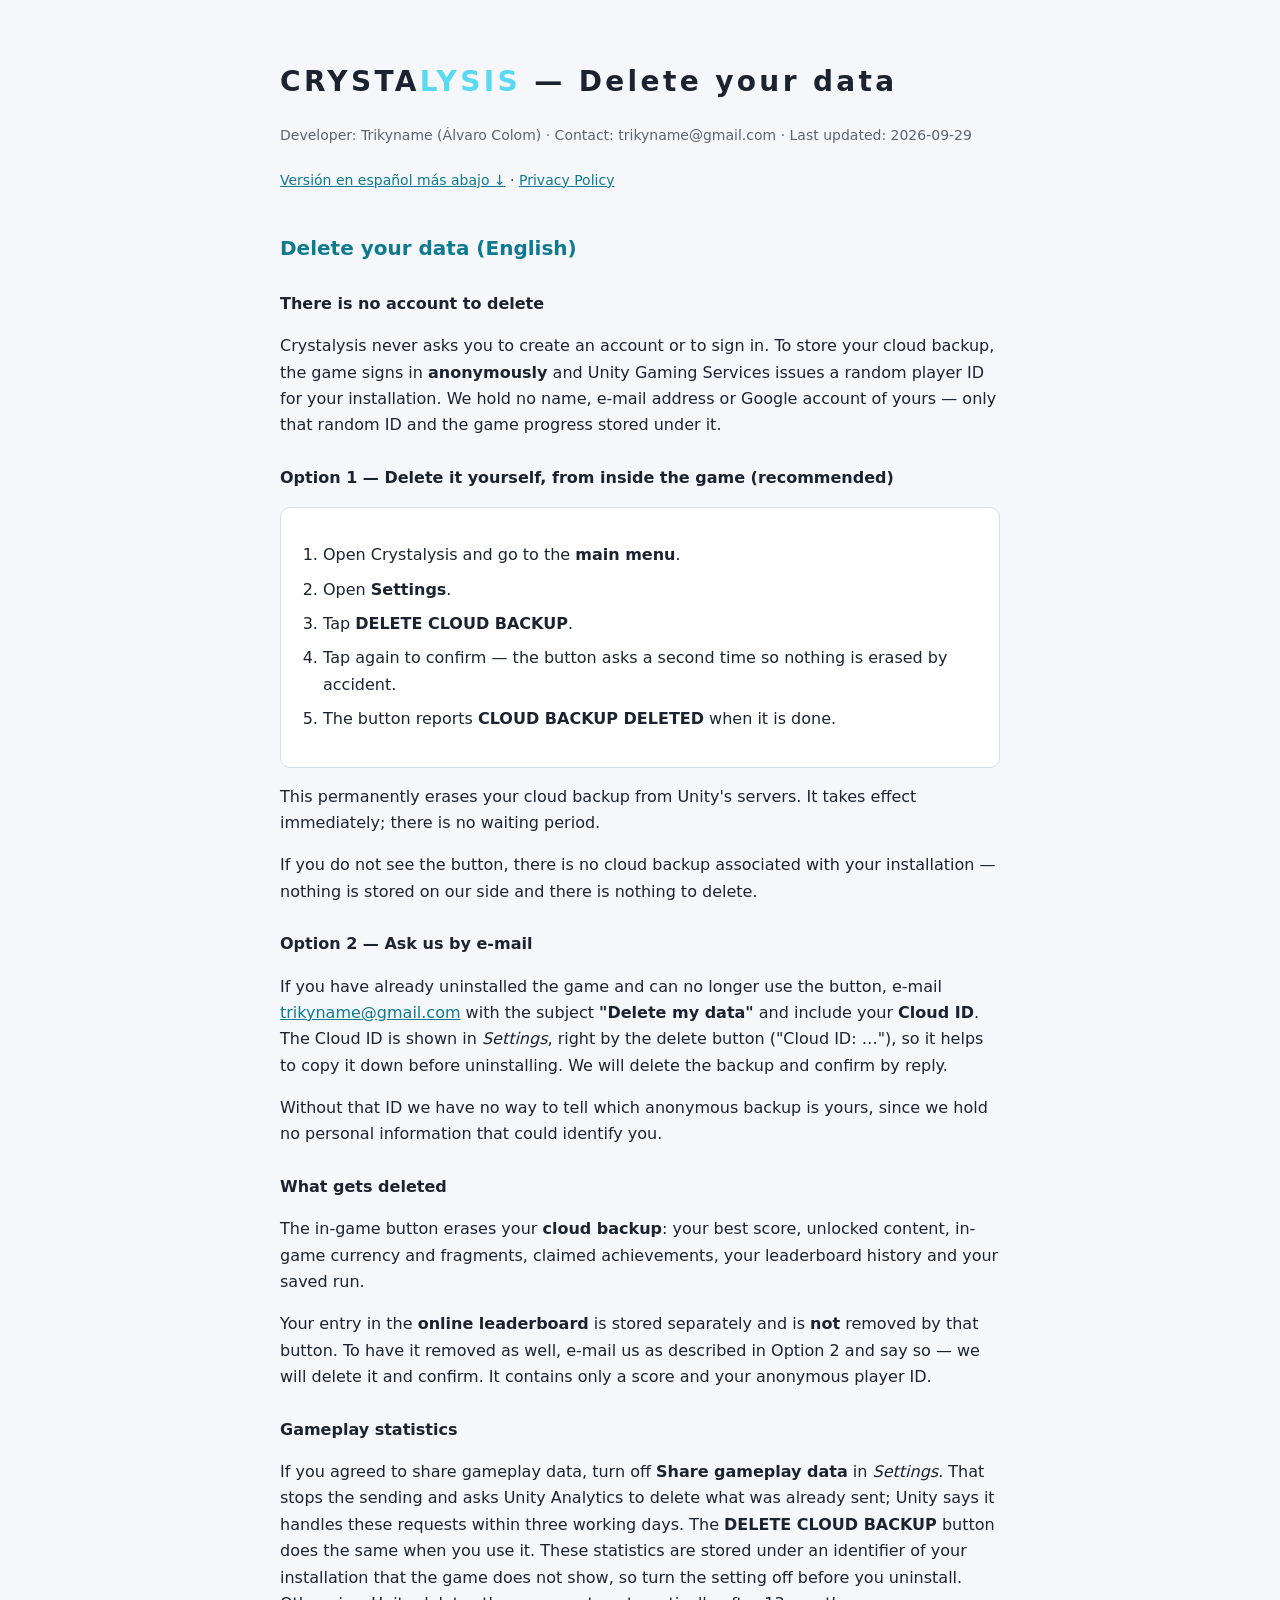
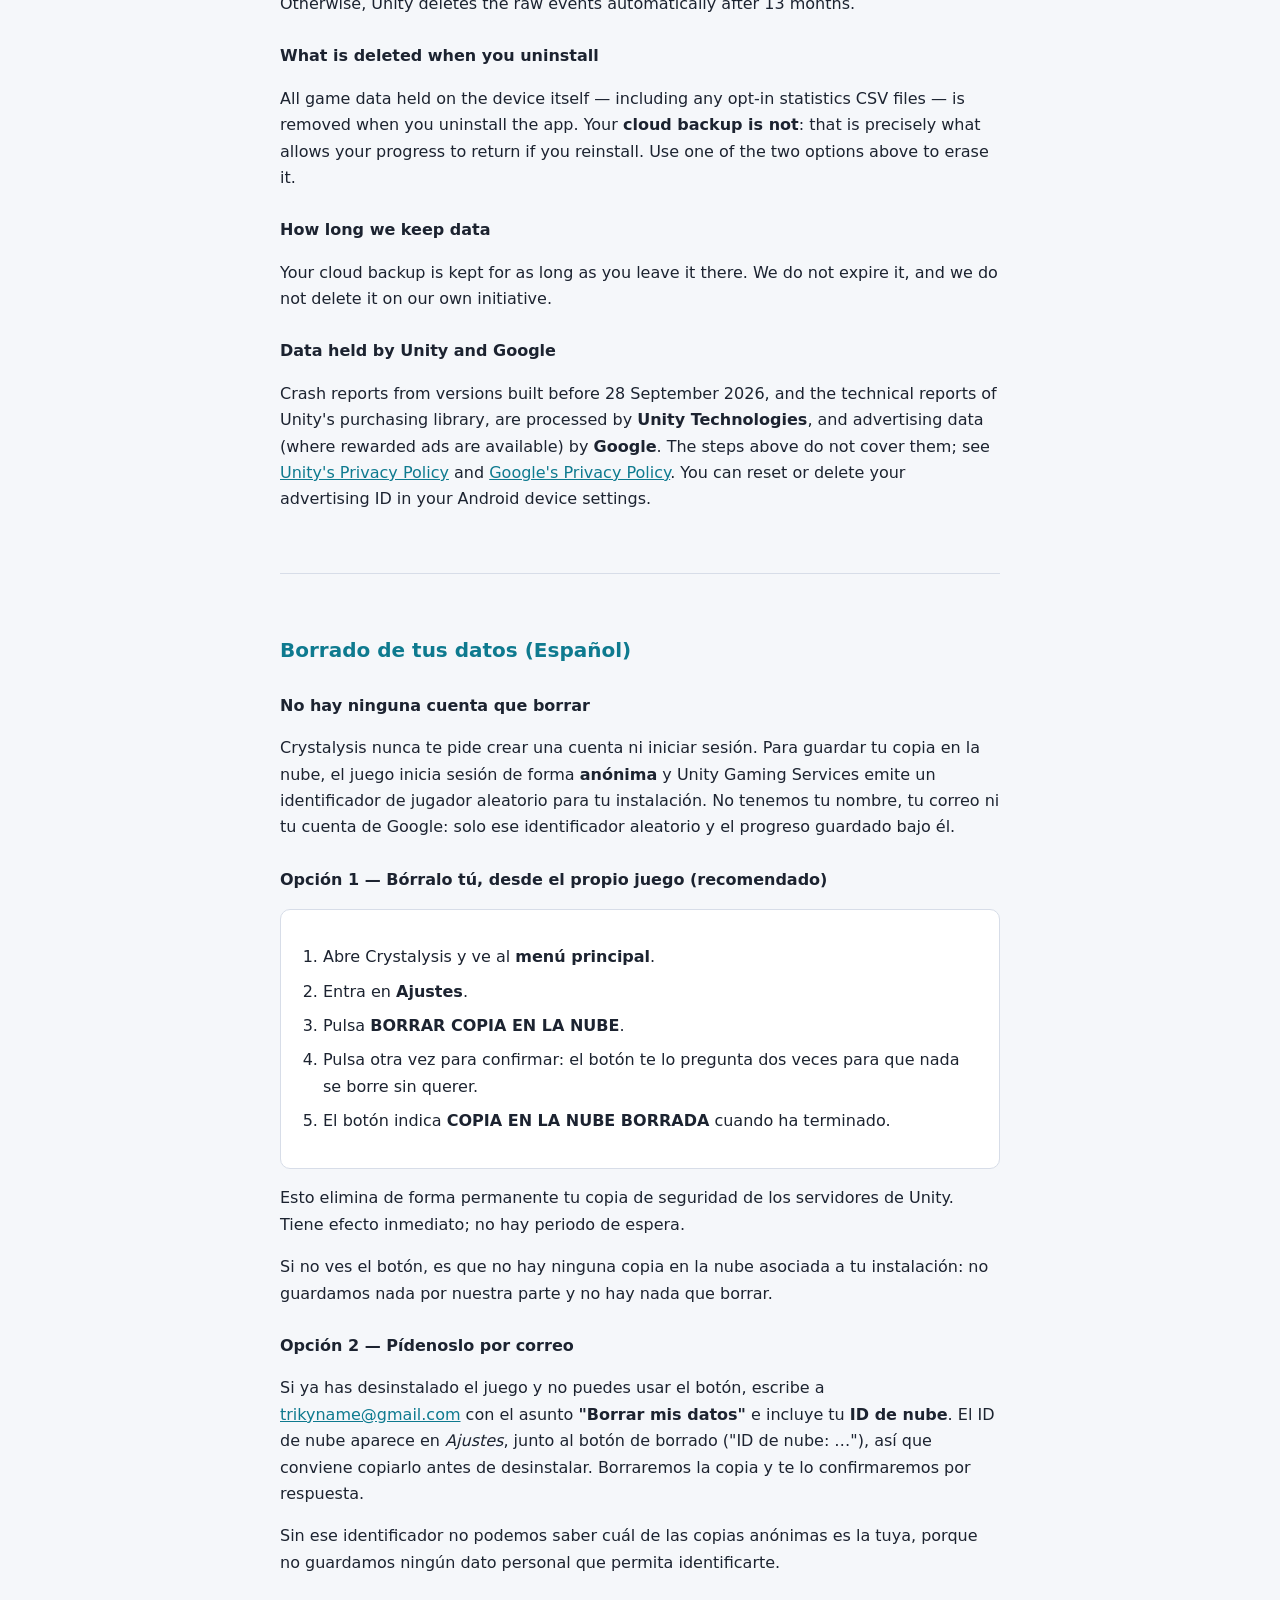
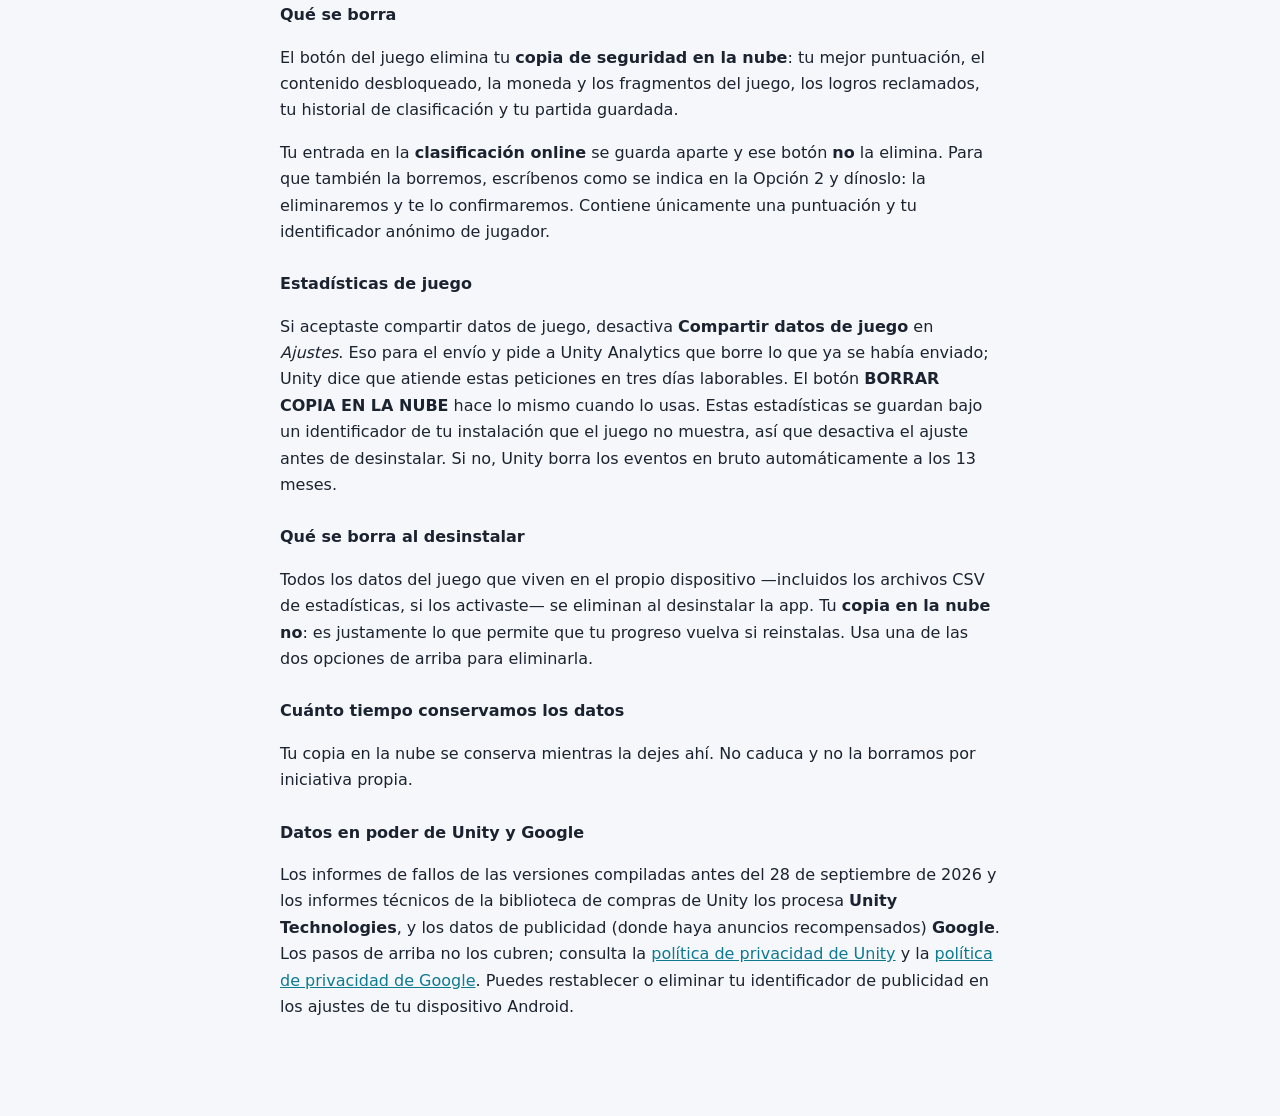
==== commit 26e81732: "privacidad: estadisticas de juego con consentimiento, informe de Unity IAP y borrado La politica des" ====
--- a/delete-data.html
+++ b/delete-data.html
@@ -31,7 +31,7 @@
 <body>
 <main>
 <h1>CRYSTA<span>LYSIS</span> — Delete your data</h1>
-<p class="meta">Developer: Trikyname (Álvaro Colom) · Contact: trikyname@gmail.com · Last updated: 2026-07-18</p>
+<p class="meta">Developer: Trikyname (Álvaro Colom) · Contact: trikyname@gmail.com · Last updated: 2026-09-29</p>
 <p class="lang"><a href="#es">Versión en español más abajo ↓</a> · <a href="privacy.html">Privacy Policy</a></p>
 
 <h2 id="en">Delete your data (English)</h2>
@@ -60,6 +60,9 @@
 <p>The in-game button erases your <b>cloud backup</b>: your best score, unlocked content, in-game currency and fragments, claimed achievements, your leaderboard history and your saved run.</p>
 <p>Your entry in the <b>online leaderboard</b> is stored separately and is <b>not</b> removed by that button. To have it removed as well, e-mail us as described in Option 2 and say so — we will delete it and confirm. It contains only a score and your anonymous player ID.</p>
 
+<h3>Gameplay statistics</h3>
+<p>If you agreed to share gameplay data, turn off <b>Share gameplay data</b> in <i>Settings</i>. That stops the sending and asks Unity Analytics to delete what was already sent; Unity says it handles these requests within three working days. The <b>DELETE CLOUD BACKUP</b> button does the same when you use it. These statistics are stored under an identifier of your installation that the game does not show, so turn the setting off before you uninstall. Otherwise, Unity deletes the raw events automatically after 13 months.</p>
+
 <h3>What is deleted when you uninstall</h3>
 <p>All game data held on the device itself — including any opt-in statistics CSV files — is removed when you uninstall the app. Your <b>cloud backup is not</b>: that is precisely what allows your progress to return if you reinstall. Use one of the two options above to erase it.</p>
 
@@ -67,7 +70,7 @@
 <p>Your cloud backup is kept for as long as you leave it there. We do not expire it, and we do not delete it on our own initiative.</p>
 
 <h3>Data held by Unity and Google</h3>
-<p>Crash and diagnostics reports are processed by <b>Unity Technologies</b>, and advertising data (where rewarded ads are available) by <b>Google</b>. These are not stored under your player ID and are not covered by the steps above; see <a href="https://unity.com/legal/privacy-policy">Unity's Privacy Policy</a> and <a href="https://policies.google.com/privacy">Google's Privacy Policy</a>. You can reset or delete your advertising ID in your Android device settings.</p>
+<p>Crash reports from versions built before 28 September 2026, and the technical reports of Unity's purchasing library, are processed by <b>Unity Technologies</b>, and advertising data (where rewarded ads are available) by <b>Google</b>. The steps above do not cover them; see <a href="https://unity.com/legal/privacy-policy">Unity's Privacy Policy</a> and <a href="https://policies.google.com/privacy">Google's Privacy Policy</a>. You can reset or delete your advertising ID in your Android device settings.</p>
 
 <hr>
 
@@ -97,6 +100,9 @@
 <p>El botón del juego elimina tu <b>copia de seguridad en la nube</b>: tu mejor puntuación, el contenido desbloqueado, la moneda y los fragmentos del juego, los logros reclamados, tu historial de clasificación y tu partida guardada.</p>
 <p>Tu entrada en la <b>clasificación online</b> se guarda aparte y ese botón <b>no</b> la elimina. Para que también la borremos, escríbenos como se indica en la Opción 2 y dínoslo: la eliminaremos y te lo confirmaremos. Contiene únicamente una puntuación y tu identificador anónimo de jugador.</p>
 
+<h3>Estadísticas de juego</h3>
+<p>Si aceptaste compartir datos de juego, desactiva <b>Compartir datos de juego</b> en <i>Ajustes</i>. Eso para el envío y pide a Unity Analytics que borre lo que ya se había enviado; Unity dice que atiende estas peticiones en tres días laborables. El botón <b>BORRAR COPIA EN LA NUBE</b> hace lo mismo cuando lo usas. Estas estadísticas se guardan bajo un identificador de tu instalación que el juego no muestra, así que desactiva el ajuste antes de desinstalar. Si no, Unity borra los eventos en bruto automáticamente a los 13 meses.</p>
+
 <h3>Qué se borra al desinstalar</h3>
 <p>Todos los datos del juego que viven en el propio dispositivo —incluidos los archivos CSV de estadísticas, si los activaste— se eliminan al desinstalar la app. Tu <b>copia en la nube no</b>: es justamente lo que permite que tu progreso vuelva si reinstalas. Usa una de las dos opciones de arriba para eliminarla.</p>
 
@@ -104,7 +110,7 @@
 <p>Tu copia en la nube se conserva mientras la dejes ahí. No caduca y no la borramos por iniciativa propia.</p>
 
 <h3>Datos en poder de Unity y Google</h3>
-<p>Los informes de fallos y diagnóstico los procesa <b>Unity Technologies</b>, y los datos de publicidad (donde haya anuncios recompensados) <b>Google</b>. No se guardan bajo tu identificador de jugador y no los cubren los pasos de arriba; consulta la <a href="https://unity.com/legal/privacy-policy">política de privacidad de Unity</a> y la <a href="https://policies.google.com/privacy?hl=es">política de privacidad de Google</a>. Puedes restablecer o eliminar tu identificador de publicidad en los ajustes de tu dispositivo Android.</p>
+<p>Los informes de fallos de las versiones compiladas antes del 28 de septiembre de 2026 y los informes técnicos de la biblioteca de compras de Unity los procesa <b>Unity Technologies</b>, y los datos de publicidad (donde haya anuncios recompensados) <b>Google</b>. Los pasos de arriba no los cubren; consulta la <a href="https://unity.com/legal/privacy-policy">política de privacidad de Unity</a> y la <a href="https://policies.google.com/privacy?hl=es">política de privacidad de Google</a>. Puedes restablecer o eliminar tu identificador de publicidad en los ajustes de tu dispositivo Android.</p>
 
 </main>
 </body>
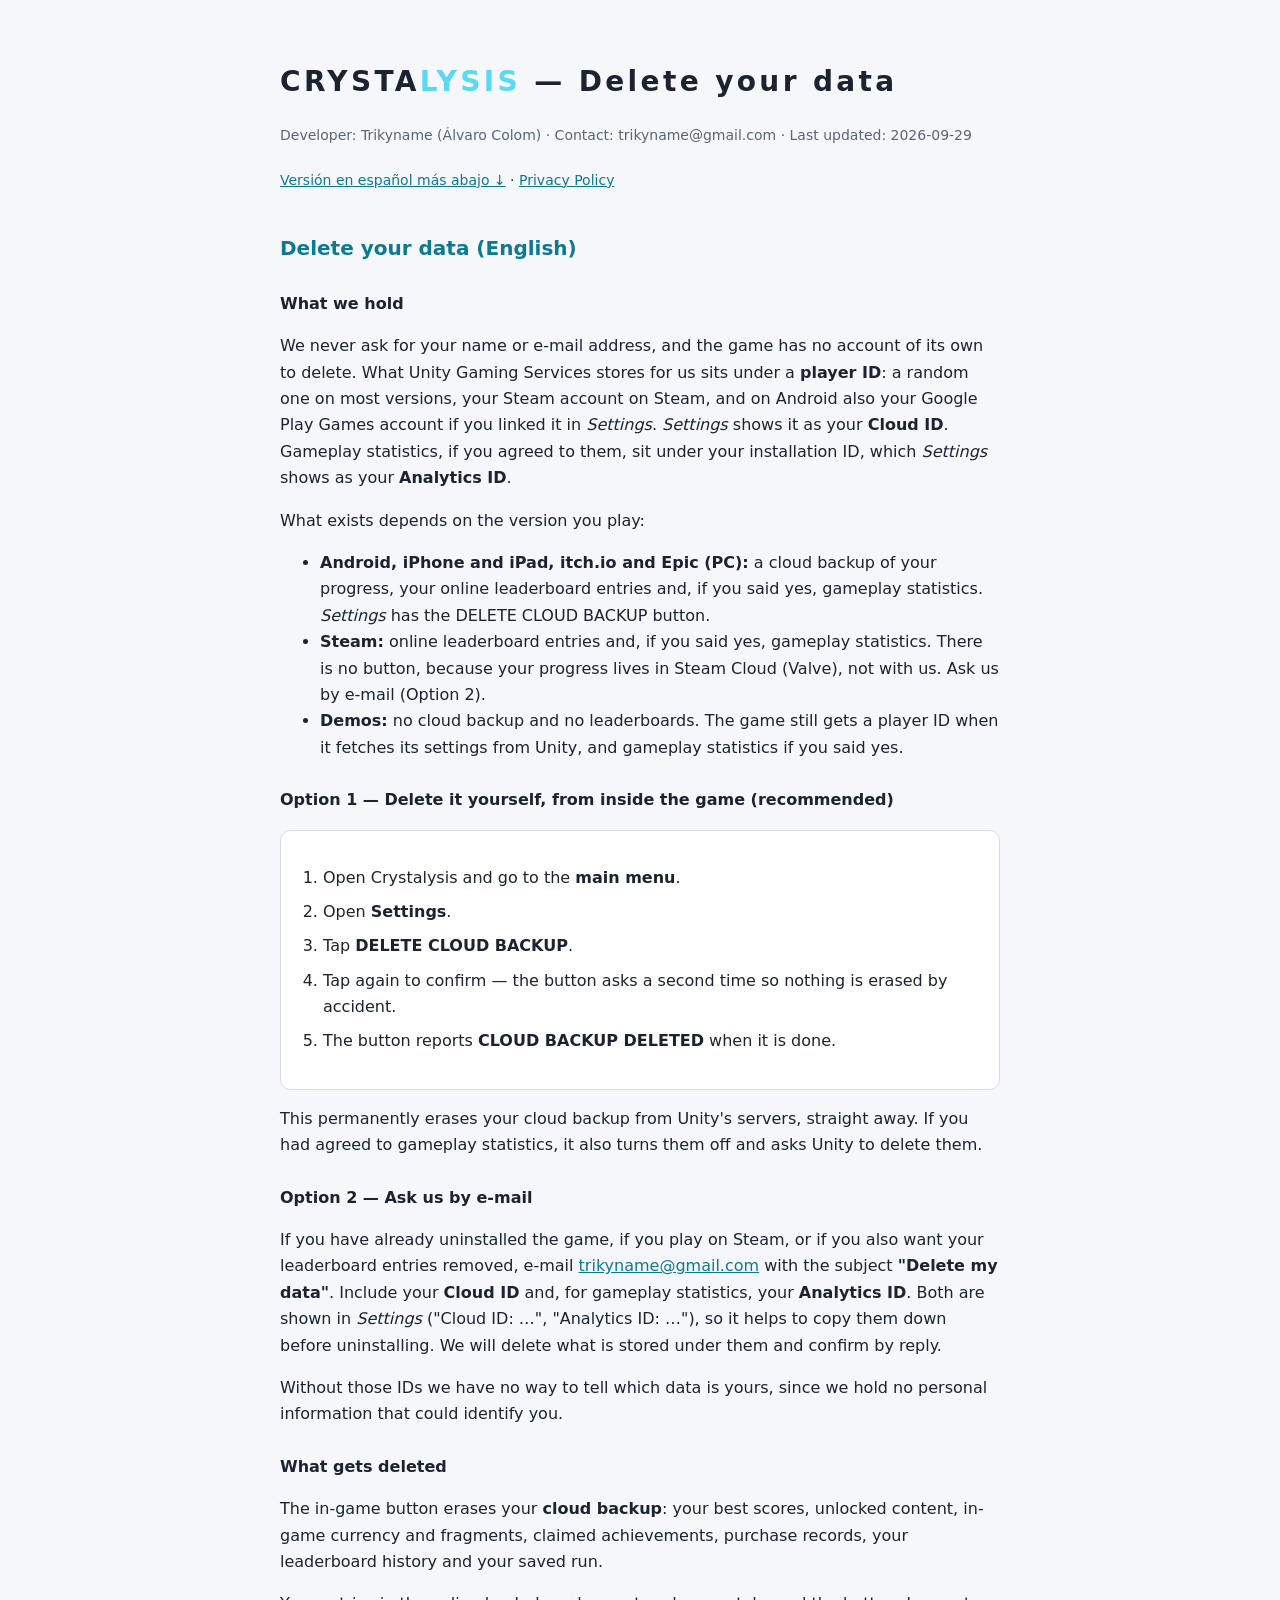
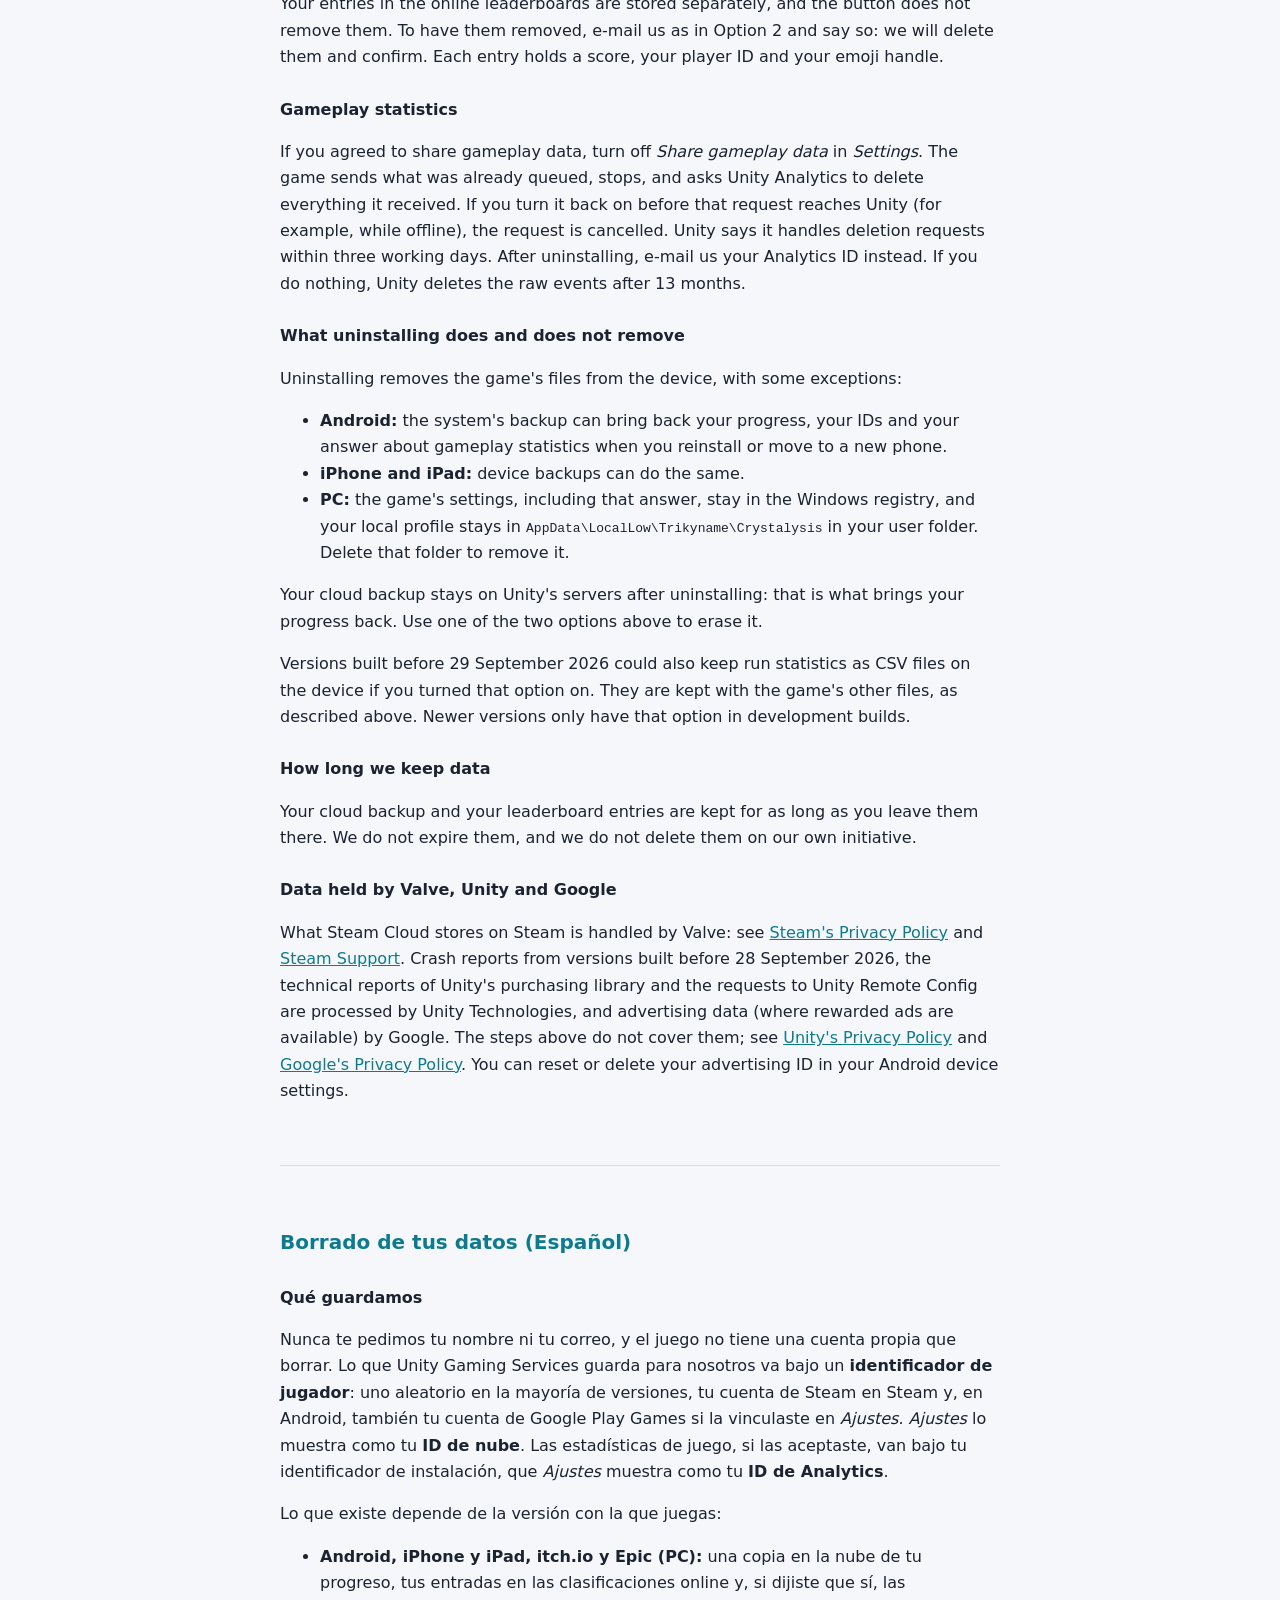
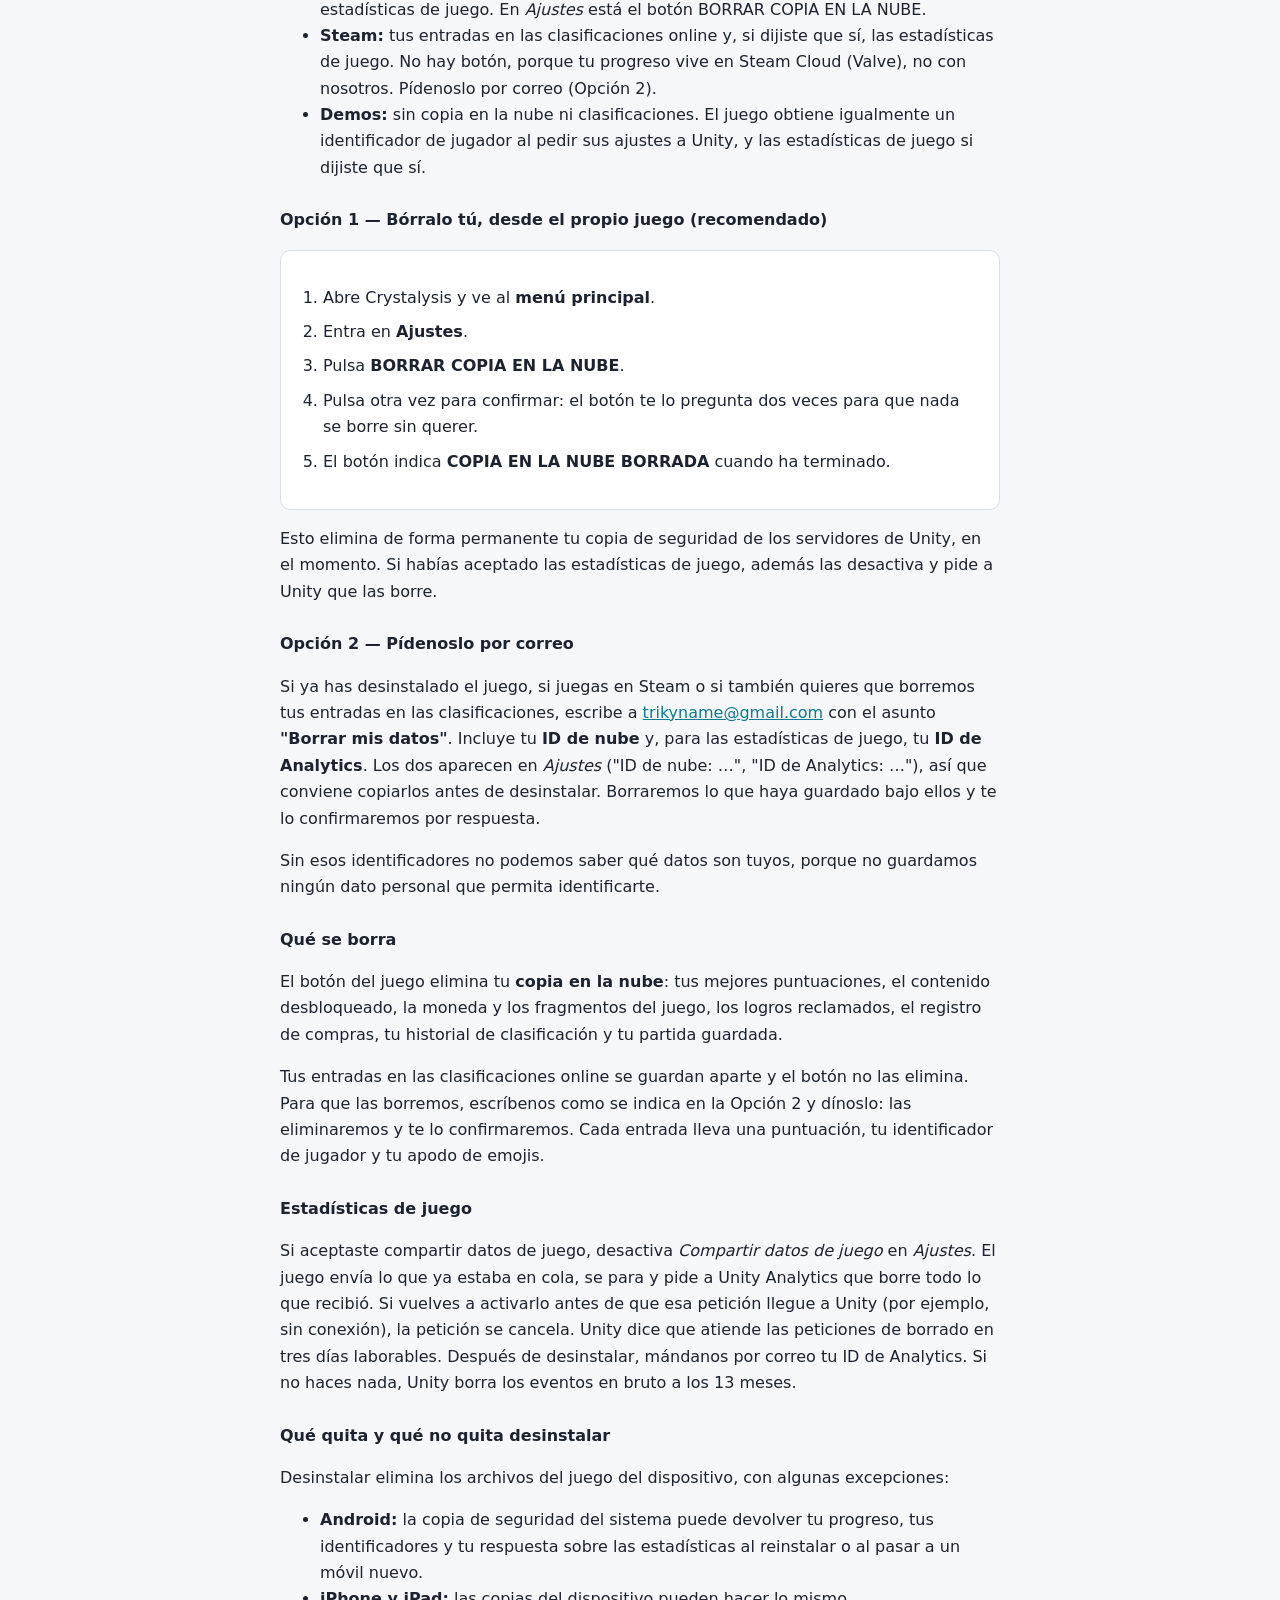
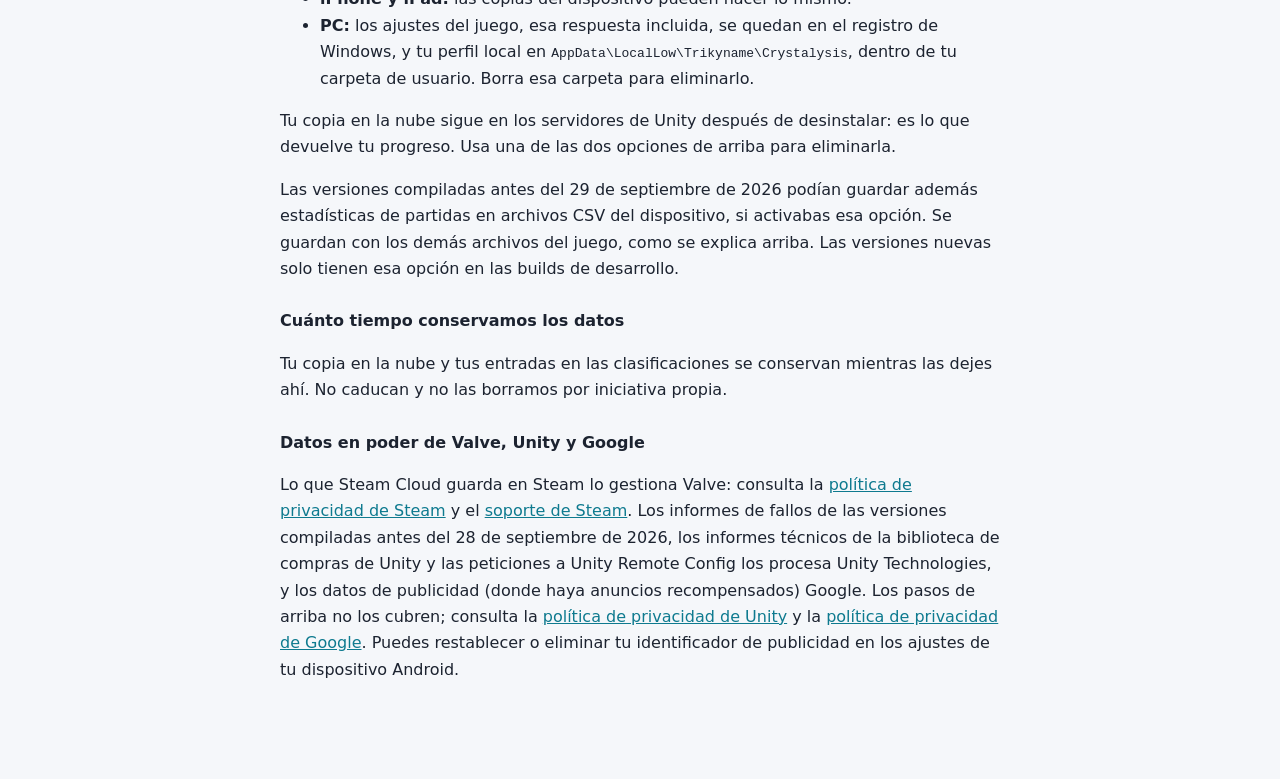
==== commit 05682475: "privacidad: cuentas de Steam y Play Games, Remote Config, apodo del ranking y borrado por destino La" ====
--- a/delete-data.html
+++ b/delete-data.html
@@ -36,8 +36,14 @@
 
 <h2 id="en">Delete your data (English)</h2>
 
-<h3>There is no account to delete</h3>
-<p>Crystalysis never asks you to create an account or to sign in. To store your cloud backup, the game signs in <b>anonymously</b> and Unity Gaming Services issues a random player ID for your installation. We hold no name, e-mail address or Google account of yours — only that random ID and the game progress stored under it.</p>
+<h3>What we hold</h3>
+<p>We never ask for your name or e-mail address, and the game has no account of its own to delete. What Unity Gaming Services stores for us sits under a <b>player ID</b>: a random one on most versions, your Steam account on Steam, and on Android also your Google Play Games account if you linked it in <i>Settings</i>. <i>Settings</i> shows it as your <b>Cloud ID</b>. Gameplay statistics, if you agreed to them, sit under your installation ID, which <i>Settings</i> shows as your <b>Analytics ID</b>.</p>
+<p>What exists depends on the version you play:</p>
+<ul>
+  <li><b>Android, iPhone and iPad, itch.io and Epic (PC):</b> a cloud backup of your progress, your online leaderboard entries and, if you said yes, gameplay statistics. <i>Settings</i> has the DELETE CLOUD BACKUP button.</li>
+  <li><b>Steam:</b> online leaderboard entries and, if you said yes, gameplay statistics. There is no button, because your progress lives in Steam Cloud (Valve), not with us. Ask us by e-mail (Option 2).</li>
+  <li><b>Demos:</b> no cloud backup and no leaderboards. The game still gets a player ID when it fetches its settings from Unity, and gameplay statistics if you said yes.</li>
+</ul>
 
 <h3>Option 1 — Delete it yourself, from inside the game (recommended)</h3>
 <div class="steps">
@@ -49,35 +55,47 @@
   <li>The button reports <b>CLOUD BACKUP DELETED</b> when it is done.</li>
 </ol>
 </div>
-<p>This permanently erases your cloud backup from Unity's servers. It takes effect immediately; there is no waiting period.</p>
-<p>If you do not see the button, there is no cloud backup associated with your installation — nothing is stored on our side and there is nothing to delete.</p>
+<p>This permanently erases your cloud backup from Unity's servers, straight away. If you had agreed to gameplay statistics, it also turns them off and asks Unity to delete them.</p>
 
 <h3>Option 2 — Ask us by e-mail</h3>
-<p>If you have already uninstalled the game and can no longer use the button, e-mail <a href="mailto:trikyname@gmail.com">trikyname@gmail.com</a> with the subject <b>"Delete my data"</b> and include your <b>Cloud ID</b>. The Cloud ID is shown in <i>Settings</i>, right by the delete button ("Cloud ID: …"), so it helps to copy it down before uninstalling. We will delete the backup and confirm by reply.</p>
-<p>Without that ID we have no way to tell which anonymous backup is yours, since we hold no personal information that could identify you.</p>
+<p>If you have already uninstalled the game, if you play on Steam, or if you also want your leaderboard entries removed, e-mail <a href="mailto:trikyname@gmail.com">trikyname@gmail.com</a> with the subject <b>"Delete my data"</b>. Include your <b>Cloud ID</b> and, for gameplay statistics, your <b>Analytics ID</b>. Both are shown in <i>Settings</i> ("Cloud ID: …", "Analytics ID: …"), so it helps to copy them down before uninstalling. We will delete what is stored under them and confirm by reply.</p>
+<p>Without those IDs we have no way to tell which data is yours, since we hold no personal information that could identify you.</p>
 
 <h3>What gets deleted</h3>
-<p>The in-game button erases your <b>cloud backup</b>: your best score, unlocked content, in-game currency and fragments, claimed achievements, your leaderboard history and your saved run.</p>
-<p>Your entry in the <b>online leaderboard</b> is stored separately and is <b>not</b> removed by that button. To have it removed as well, e-mail us as described in Option 2 and say so — we will delete it and confirm. It contains only a score and your anonymous player ID.</p>
+<p>The in-game button erases your <b>cloud backup</b>: your best scores, unlocked content, in-game currency and fragments, claimed achievements, purchase records, your leaderboard history and your saved run.</p>
+<p>Your entries in the online leaderboards are stored separately, and the button does not remove them. To have them removed, e-mail us as in Option 2 and say so: we will delete them and confirm. Each entry holds a score, your player ID and your emoji handle.</p>
 
 <h3>Gameplay statistics</h3>
-<p>If you agreed to share gameplay data, turn off <b>Share gameplay data</b> in <i>Settings</i>. That stops the sending and asks Unity Analytics to delete what was already sent; Unity says it handles these requests within three working days. The <b>DELETE CLOUD BACKUP</b> button does the same when you use it. These statistics are stored under an identifier of your installation that the game does not show, so turn the setting off before you uninstall. Otherwise, Unity deletes the raw events automatically after 13 months.</p>
+<p>If you agreed to share gameplay data, turn off <i>Share gameplay data</i> in <i>Settings</i>. The game sends what was already queued, stops, and asks Unity Analytics to delete everything it received. If you turn it back on before that request reaches Unity (for example, while offline), the request is cancelled. Unity says it handles deletion requests within three working days. After uninstalling, e-mail us your Analytics ID instead. If you do nothing, Unity deletes the raw events after 13 months.</p>
 
-<h3>What is deleted when you uninstall</h3>
-<p>All game data held on the device itself — including any opt-in statistics CSV files — is removed when you uninstall the app. Your <b>cloud backup is not</b>: that is precisely what allows your progress to return if you reinstall. Use one of the two options above to erase it.</p>
+<h3>What uninstalling does and does not remove</h3>
+<p>Uninstalling removes the game's files from the device, with some exceptions:</p>
+<ul>
+  <li><b>Android:</b> the system's backup can bring back your progress, your IDs and your answer about gameplay statistics when you reinstall or move to a new phone.</li>
+  <li><b>iPhone and iPad:</b> device backups can do the same.</li>
+  <li><b>PC:</b> the game's settings, including that answer, stay in the Windows registry, and your local profile stays in <code>AppData\LocalLow\Trikyname\Crystalysis</code> in your user folder. Delete that folder to remove it.</li>
+</ul>
+<p>Your cloud backup stays on Unity's servers after uninstalling: that is what brings your progress back. Use one of the two options above to erase it.</p>
+<p>Versions built before 29 September 2026 could also keep run statistics as CSV files on the device if you turned that option on. They are kept with the game's other files, as described above. Newer versions only have that option in development builds.</p>
 
 <h3>How long we keep data</h3>
-<p>Your cloud backup is kept for as long as you leave it there. We do not expire it, and we do not delete it on our own initiative.</p>
+<p>Your cloud backup and your leaderboard entries are kept for as long as you leave them there. We do not expire them, and we do not delete them on our own initiative.</p>
 
-<h3>Data held by Unity and Google</h3>
-<p>Crash reports from versions built before 28 September 2026, and the technical reports of Unity's purchasing library, are processed by <b>Unity Technologies</b>, and advertising data (where rewarded ads are available) by <b>Google</b>. The steps above do not cover them; see <a href="https://unity.com/legal/privacy-policy">Unity's Privacy Policy</a> and <a href="https://policies.google.com/privacy">Google's Privacy Policy</a>. You can reset or delete your advertising ID in your Android device settings.</p>
+<h3>Data held by Valve, Unity and Google</h3>
+<p>What Steam Cloud stores on Steam is handled by Valve: see <a href="https://store.steampowered.com/privacy_agreement/">Steam's Privacy Policy</a> and <a href="https://help.steampowered.com/">Steam Support</a>. Crash reports from versions built before 28 September 2026, the technical reports of Unity's purchasing library and the requests to Unity Remote Config are processed by Unity Technologies, and advertising data (where rewarded ads are available) by Google. The steps above do not cover them; see <a href="https://unity.com/legal/privacy-policy">Unity's Privacy Policy</a> and <a href="https://policies.google.com/privacy">Google's Privacy Policy</a>. You can reset or delete your advertising ID in your Android device settings.</p>
 
 <hr>
 
 <h2 id="es">Borrado de tus datos (Español)</h2>
 
-<h3>No hay ninguna cuenta que borrar</h3>
-<p>Crystalysis nunca te pide crear una cuenta ni iniciar sesión. Para guardar tu copia en la nube, el juego inicia sesión de forma <b>anónima</b> y Unity Gaming Services emite un identificador de jugador aleatorio para tu instalación. No tenemos tu nombre, tu correo ni tu cuenta de Google: solo ese identificador aleatorio y el progreso guardado bajo él.</p>
+<h3>Qué guardamos</h3>
+<p>Nunca te pedimos tu nombre ni tu correo, y el juego no tiene una cuenta propia que borrar. Lo que Unity Gaming Services guarda para nosotros va bajo un <b>identificador de jugador</b>: uno aleatorio en la mayoría de versiones, tu cuenta de Steam en Steam y, en Android, también tu cuenta de Google Play Games si la vinculaste en <i>Ajustes</i>. <i>Ajustes</i> lo muestra como tu <b>ID de nube</b>. Las estadísticas de juego, si las aceptaste, van bajo tu identificador de instalación, que <i>Ajustes</i> muestra como tu <b>ID de Analytics</b>.</p>
+<p>Lo que existe depende de la versión con la que juegas:</p>
+<ul>
+  <li><b>Android, iPhone y iPad, itch.io y Epic (PC):</b> una copia en la nube de tu progreso, tus entradas en las clasificaciones online y, si dijiste que sí, las estadísticas de juego. En <i>Ajustes</i> está el botón BORRAR COPIA EN LA NUBE.</li>
+  <li><b>Steam:</b> tus entradas en las clasificaciones online y, si dijiste que sí, las estadísticas de juego. No hay botón, porque tu progreso vive en Steam Cloud (Valve), no con nosotros. Pídenoslo por correo (Opción 2).</li>
+  <li><b>Demos:</b> sin copia en la nube ni clasificaciones. El juego obtiene igualmente un identificador de jugador al pedir sus ajustes a Unity, y las estadísticas de juego si dijiste que sí.</li>
+</ul>
 
 <h3>Opción 1 — Bórralo tú, desde el propio juego (recomendado)</h3>
 <div class="steps">
@@ -89,28 +107,34 @@
   <li>El botón indica <b>COPIA EN LA NUBE BORRADA</b> cuando ha terminado.</li>
 </ol>
 </div>
-<p>Esto elimina de forma permanente tu copia de seguridad de los servidores de Unity. Tiene efecto inmediato; no hay periodo de espera.</p>
-<p>Si no ves el botón, es que no hay ninguna copia en la nube asociada a tu instalación: no guardamos nada por nuestra parte y no hay nada que borrar.</p>
+<p>Esto elimina de forma permanente tu copia de seguridad de los servidores de Unity, en el momento. Si habías aceptado las estadísticas de juego, además las desactiva y pide a Unity que las borre.</p>
 
 <h3>Opción 2 — Pídenoslo por correo</h3>
-<p>Si ya has desinstalado el juego y no puedes usar el botón, escribe a <a href="mailto:trikyname@gmail.com">trikyname@gmail.com</a> con el asunto <b>"Borrar mis datos"</b> e incluye tu <b>ID de nube</b>. El ID de nube aparece en <i>Ajustes</i>, junto al botón de borrado ("ID de nube: …"), así que conviene copiarlo antes de desinstalar. Borraremos la copia y te lo confirmaremos por respuesta.</p>
-<p>Sin ese identificador no podemos saber cuál de las copias anónimas es la tuya, porque no guardamos ningún dato personal que permita identificarte.</p>
+<p>Si ya has desinstalado el juego, si juegas en Steam o si también quieres que borremos tus entradas en las clasificaciones, escribe a <a href="mailto:trikyname@gmail.com">trikyname@gmail.com</a> con el asunto <b>"Borrar mis datos"</b>. Incluye tu <b>ID de nube</b> y, para las estadísticas de juego, tu <b>ID de Analytics</b>. Los dos aparecen en <i>Ajustes</i> ("ID de nube: …", "ID de Analytics: …"), así que conviene copiarlos antes de desinstalar. Borraremos lo que haya guardado bajo ellos y te lo confirmaremos por respuesta.</p>
+<p>Sin esos identificadores no podemos saber qué datos son tuyos, porque no guardamos ningún dato personal que permita identificarte.</p>
 
 <h3>Qué se borra</h3>
-<p>El botón del juego elimina tu <b>copia de seguridad en la nube</b>: tu mejor puntuación, el contenido desbloqueado, la moneda y los fragmentos del juego, los logros reclamados, tu historial de clasificación y tu partida guardada.</p>
-<p>Tu entrada en la <b>clasificación online</b> se guarda aparte y ese botón <b>no</b> la elimina. Para que también la borremos, escríbenos como se indica en la Opción 2 y dínoslo: la eliminaremos y te lo confirmaremos. Contiene únicamente una puntuación y tu identificador anónimo de jugador.</p>
+<p>El botón del juego elimina tu <b>copia en la nube</b>: tus mejores puntuaciones, el contenido desbloqueado, la moneda y los fragmentos del juego, los logros reclamados, el registro de compras, tu historial de clasificación y tu partida guardada.</p>
+<p>Tus entradas en las clasificaciones online se guardan aparte y el botón no las elimina. Para que las borremos, escríbenos como se indica en la Opción 2 y dínoslo: las eliminaremos y te lo confirmaremos. Cada entrada lleva una puntuación, tu identificador de jugador y tu apodo de emojis.</p>
 
 <h3>Estadísticas de juego</h3>
-<p>Si aceptaste compartir datos de juego, desactiva <b>Compartir datos de juego</b> en <i>Ajustes</i>. Eso para el envío y pide a Unity Analytics que borre lo que ya se había enviado; Unity dice que atiende estas peticiones en tres días laborables. El botón <b>BORRAR COPIA EN LA NUBE</b> hace lo mismo cuando lo usas. Estas estadísticas se guardan bajo un identificador de tu instalación que el juego no muestra, así que desactiva el ajuste antes de desinstalar. Si no, Unity borra los eventos en bruto automáticamente a los 13 meses.</p>
+<p>Si aceptaste compartir datos de juego, desactiva <i>Compartir datos de juego</i> en <i>Ajustes</i>. El juego envía lo que ya estaba en cola, se para y pide a Unity Analytics que borre todo lo que recibió. Si vuelves a activarlo antes de que esa petición llegue a Unity (por ejemplo, sin conexión), la petición se cancela. Unity dice que atiende las peticiones de borrado en tres días laborables. Después de desinstalar, mándanos por correo tu ID de Analytics. Si no haces nada, Unity borra los eventos en bruto a los 13 meses.</p>
 
-<h3>Qué se borra al desinstalar</h3>
-<p>Todos los datos del juego que viven en el propio dispositivo —incluidos los archivos CSV de estadísticas, si los activaste— se eliminan al desinstalar la app. Tu <b>copia en la nube no</b>: es justamente lo que permite que tu progreso vuelva si reinstalas. Usa una de las dos opciones de arriba para eliminarla.</p>
+<h3>Qué quita y qué no quita desinstalar</h3>
+<p>Desinstalar elimina los archivos del juego del dispositivo, con algunas excepciones:</p>
+<ul>
+  <li><b>Android:</b> la copia de seguridad del sistema puede devolver tu progreso, tus identificadores y tu respuesta sobre las estadísticas al reinstalar o al pasar a un móvil nuevo.</li>
+  <li><b>iPhone y iPad:</b> las copias del dispositivo pueden hacer lo mismo.</li>
+  <li><b>PC:</b> los ajustes del juego, esa respuesta incluida, se quedan en el registro de Windows, y tu perfil local en <code>AppData\LocalLow\Trikyname\Crystalysis</code>, dentro de tu carpeta de usuario. Borra esa carpeta para eliminarlo.</li>
+</ul>
+<p>Tu copia en la nube sigue en los servidores de Unity después de desinstalar: es lo que devuelve tu progreso. Usa una de las dos opciones de arriba para eliminarla.</p>
+<p>Las versiones compiladas antes del 29 de septiembre de 2026 podían guardar además estadísticas de partidas en archivos CSV del dispositivo, si activabas esa opción. Se guardan con los demás archivos del juego, como se explica arriba. Las versiones nuevas solo tienen esa opción en las builds de desarrollo.</p>
 
 <h3>Cuánto tiempo conservamos los datos</h3>
-<p>Tu copia en la nube se conserva mientras la dejes ahí. No caduca y no la borramos por iniciativa propia.</p>
+<p>Tu copia en la nube y tus entradas en las clasificaciones se conservan mientras las dejes ahí. No caducan y no las borramos por iniciativa propia.</p>
 
-<h3>Datos en poder de Unity y Google</h3>
-<p>Los informes de fallos de las versiones compiladas antes del 28 de septiembre de 2026 y los informes técnicos de la biblioteca de compras de Unity los procesa <b>Unity Technologies</b>, y los datos de publicidad (donde haya anuncios recompensados) <b>Google</b>. Los pasos de arriba no los cubren; consulta la <a href="https://unity.com/legal/privacy-policy">política de privacidad de Unity</a> y la <a href="https://policies.google.com/privacy?hl=es">política de privacidad de Google</a>. Puedes restablecer o eliminar tu identificador de publicidad en los ajustes de tu dispositivo Android.</p>
+<h3>Datos en poder de Valve, Unity y Google</h3>
+<p>Lo que Steam Cloud guarda en Steam lo gestiona Valve: consulta la <a href="https://store.steampowered.com/privacy_agreement/?l=spanish">política de privacidad de Steam</a> y el <a href="https://help.steampowered.com/es/">soporte de Steam</a>. Los informes de fallos de las versiones compiladas antes del 28 de septiembre de 2026, los informes técnicos de la biblioteca de compras de Unity y las peticiones a Unity Remote Config los procesa Unity Technologies, y los datos de publicidad (donde haya anuncios recompensados) Google. Los pasos de arriba no los cubren; consulta la <a href="https://unity.com/legal/privacy-policy">política de privacidad de Unity</a> y la <a href="https://policies.google.com/privacy?hl=es">política de privacidad de Google</a>. Puedes restablecer o eliminar tu identificador de publicidad en los ajustes de tu dispositivo Android.</p>
 
 </main>
 </body>
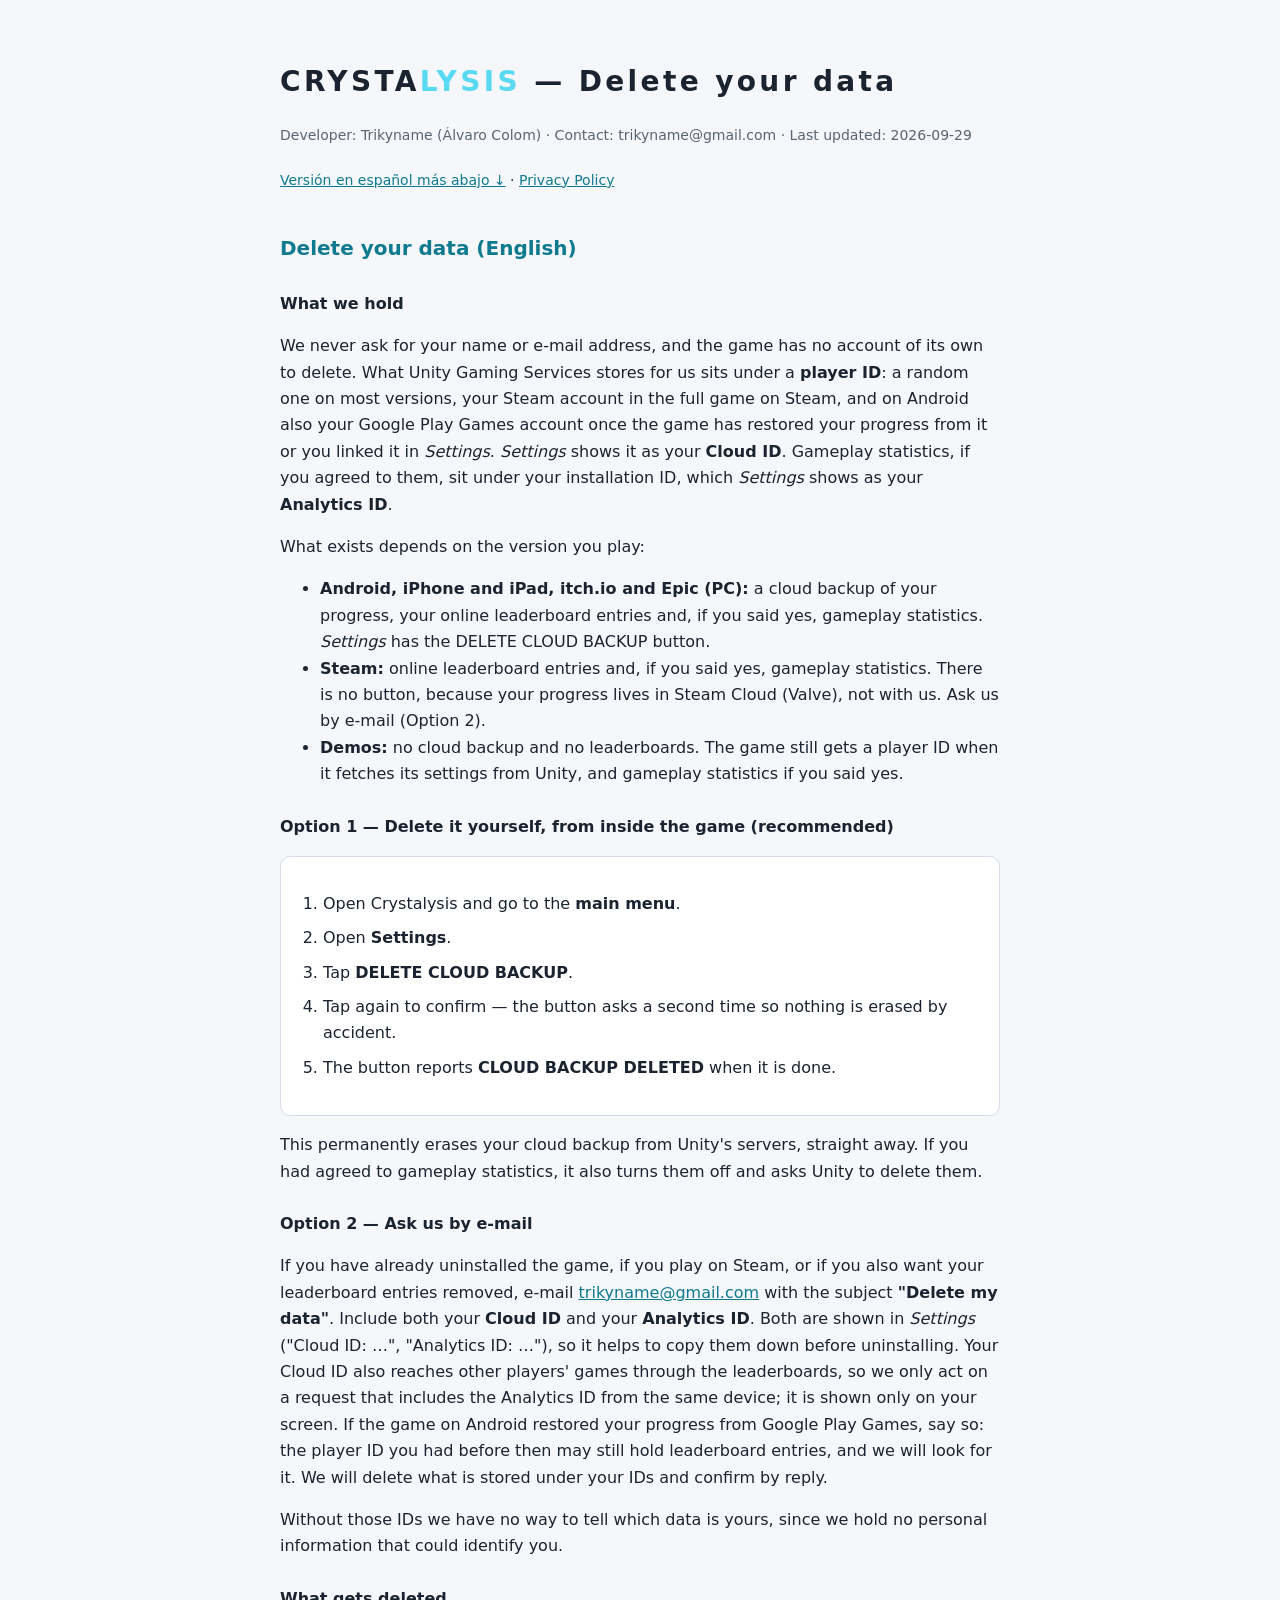
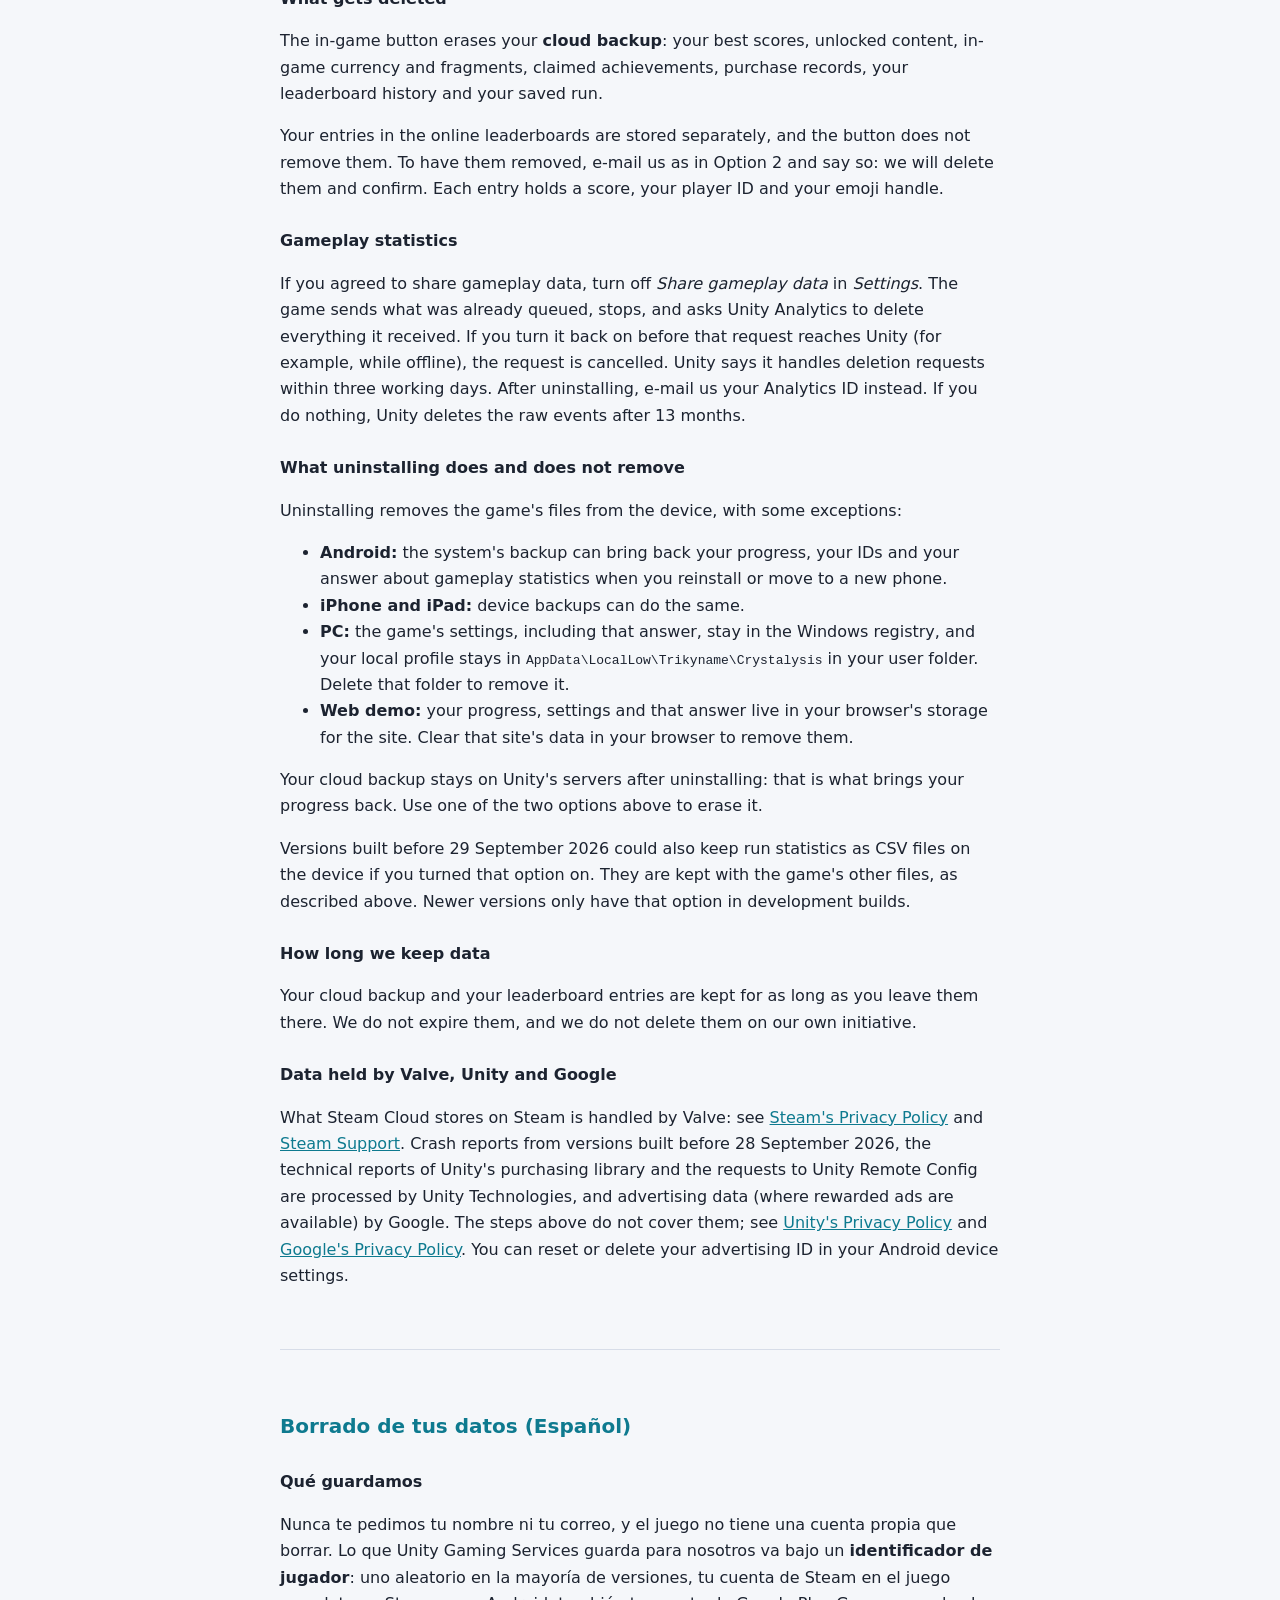
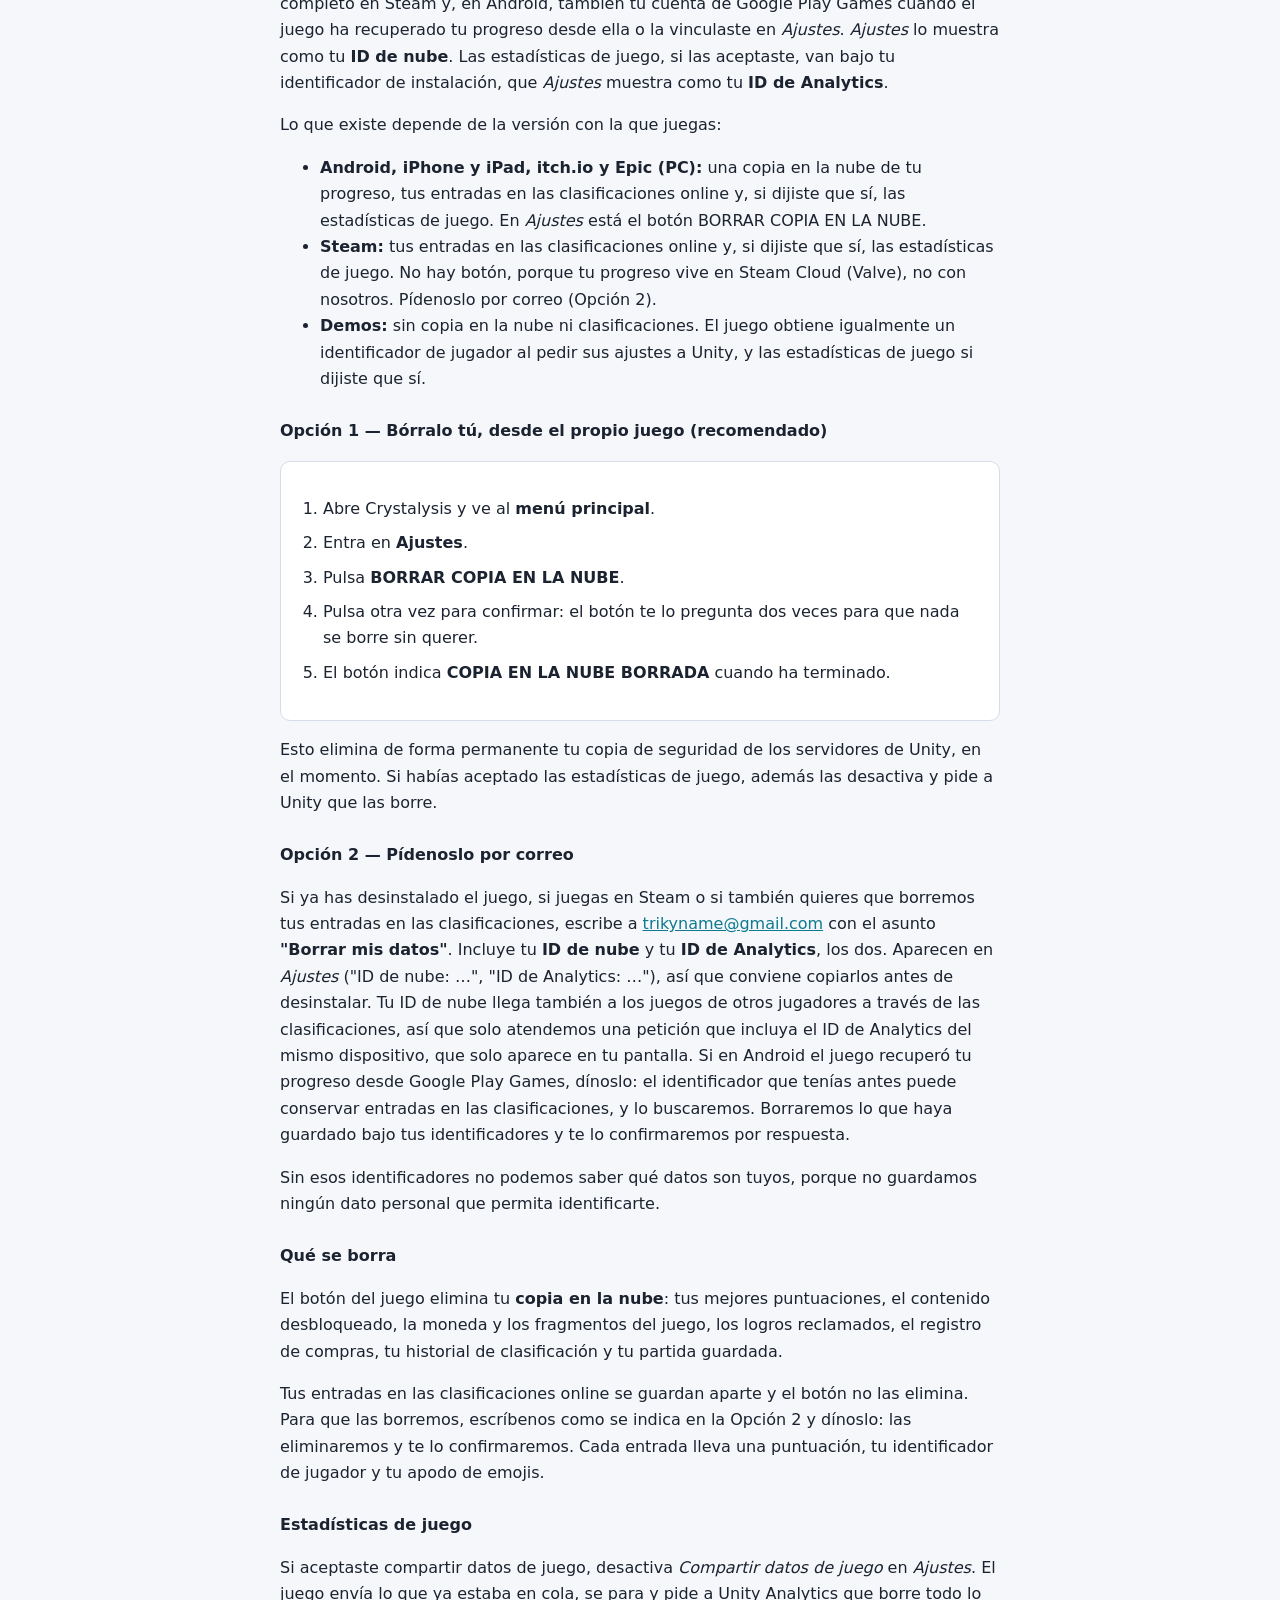
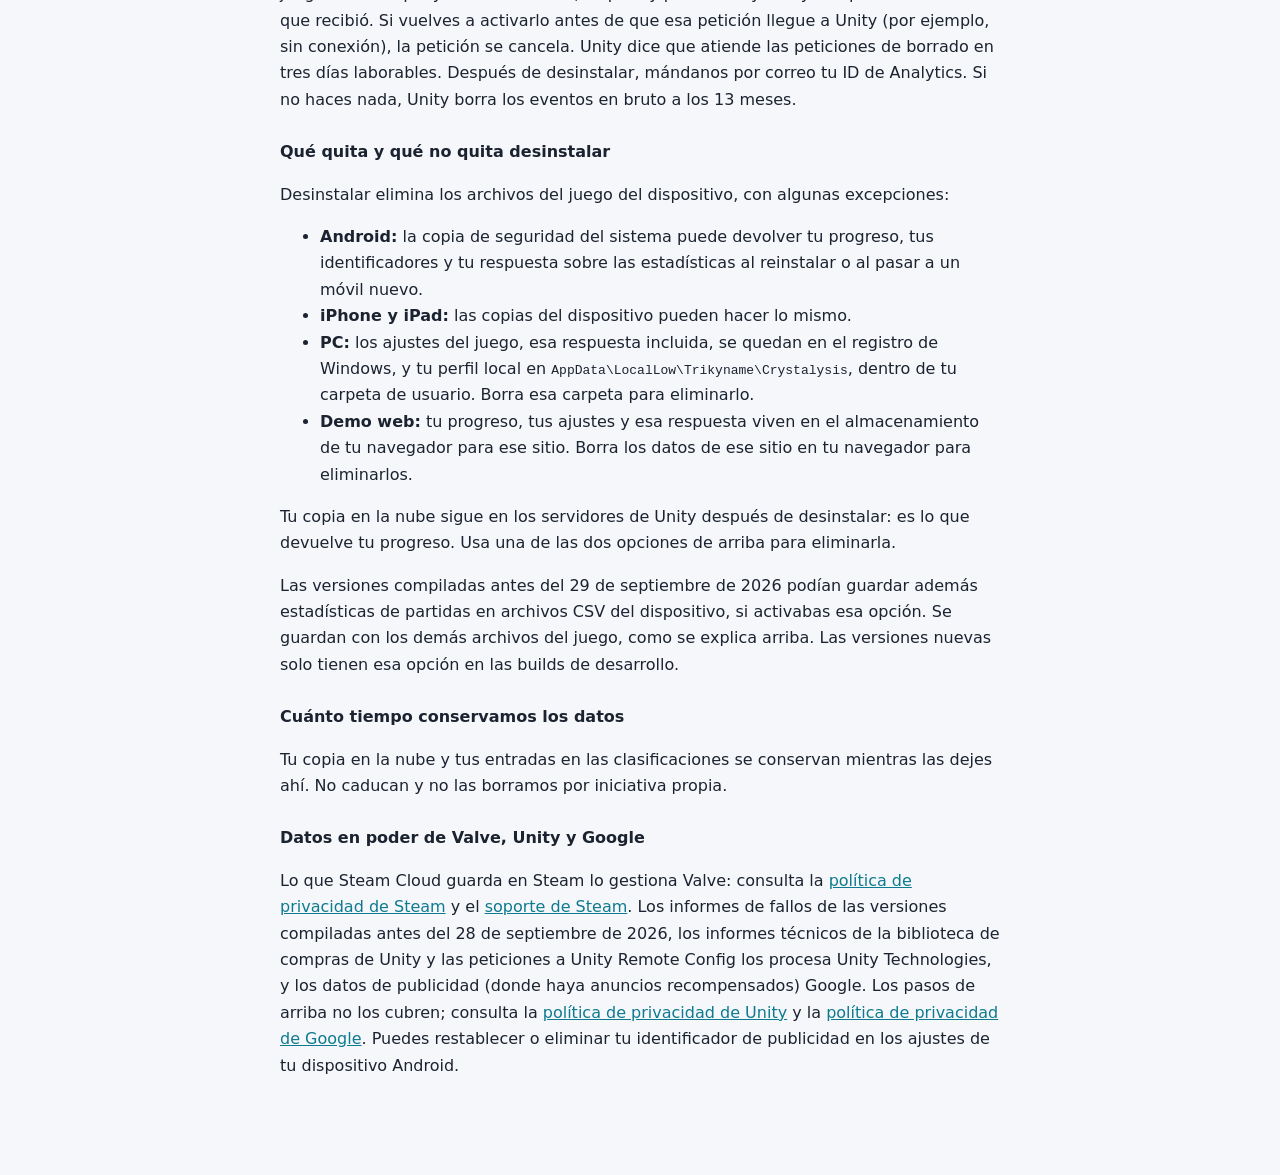
==== commit 012ee885: "privacidad: Play Games recupera la partida al entrar, Remote Config una vez por arranque, borrado co" ====
--- a/delete-data.html
+++ b/delete-data.html
@@ -37,7 +37,7 @@
 <h2 id="en">Delete your data (English)</h2>
 
 <h3>What we hold</h3>
-<p>We never ask for your name or e-mail address, and the game has no account of its own to delete. What Unity Gaming Services stores for us sits under a <b>player ID</b>: a random one on most versions, your Steam account on Steam, and on Android also your Google Play Games account if you linked it in <i>Settings</i>. <i>Settings</i> shows it as your <b>Cloud ID</b>. Gameplay statistics, if you agreed to them, sit under your installation ID, which <i>Settings</i> shows as your <b>Analytics ID</b>.</p>
+<p>We never ask for your name or e-mail address, and the game has no account of its own to delete. What Unity Gaming Services stores for us sits under a <b>player ID</b>: a random one on most versions, your Steam account in the full game on Steam, and on Android also your Google Play Games account once the game has restored your progress from it or you linked it in <i>Settings</i>. <i>Settings</i> shows it as your <b>Cloud ID</b>. Gameplay statistics, if you agreed to them, sit under your installation ID, which <i>Settings</i> shows as your <b>Analytics ID</b>.</p>
 <p>What exists depends on the version you play:</p>
 <ul>
   <li><b>Android, iPhone and iPad, itch.io and Epic (PC):</b> a cloud backup of your progress, your online leaderboard entries and, if you said yes, gameplay statistics. <i>Settings</i> has the DELETE CLOUD BACKUP button.</li>
@@ -58,7 +58,7 @@
 <p>This permanently erases your cloud backup from Unity's servers, straight away. If you had agreed to gameplay statistics, it also turns them off and asks Unity to delete them.</p>
 
 <h3>Option 2 — Ask us by e-mail</h3>
-<p>If you have already uninstalled the game, if you play on Steam, or if you also want your leaderboard entries removed, e-mail <a href="mailto:trikyname@gmail.com">trikyname@gmail.com</a> with the subject <b>"Delete my data"</b>. Include your <b>Cloud ID</b> and, for gameplay statistics, your <b>Analytics ID</b>. Both are shown in <i>Settings</i> ("Cloud ID: …", "Analytics ID: …"), so it helps to copy them down before uninstalling. We will delete what is stored under them and confirm by reply.</p>
+<p>If you have already uninstalled the game, if you play on Steam, or if you also want your leaderboard entries removed, e-mail <a href="mailto:trikyname@gmail.com">trikyname@gmail.com</a> with the subject <b>"Delete my data"</b>. Include both your <b>Cloud ID</b> and your <b>Analytics ID</b>. Both are shown in <i>Settings</i> ("Cloud ID: …", "Analytics ID: …"), so it helps to copy them down before uninstalling. Your Cloud ID also reaches other players' games through the leaderboards, so we only act on a request that includes the Analytics ID from the same device; it is shown only on your screen. If the game on Android restored your progress from Google Play Games, say so: the player ID you had before then may still hold leaderboard entries, and we will look for it. We will delete what is stored under your IDs and confirm by reply.</p>
 <p>Without those IDs we have no way to tell which data is yours, since we hold no personal information that could identify you.</p>
 
 <h3>What gets deleted</h3>
@@ -74,6 +74,7 @@
   <li><b>Android:</b> the system's backup can bring back your progress, your IDs and your answer about gameplay statistics when you reinstall or move to a new phone.</li>
   <li><b>iPhone and iPad:</b> device backups can do the same.</li>
   <li><b>PC:</b> the game's settings, including that answer, stay in the Windows registry, and your local profile stays in <code>AppData\LocalLow\Trikyname\Crystalysis</code> in your user folder. Delete that folder to remove it.</li>
+  <li><b>Web demo:</b> your progress, settings and that answer live in your browser's storage for the site. Clear that site's data in your browser to remove them.</li>
 </ul>
 <p>Your cloud backup stays on Unity's servers after uninstalling: that is what brings your progress back. Use one of the two options above to erase it.</p>
 <p>Versions built before 29 September 2026 could also keep run statistics as CSV files on the device if you turned that option on. They are kept with the game's other files, as described above. Newer versions only have that option in development builds.</p>
@@ -89,7 +90,7 @@
 <h2 id="es">Borrado de tus datos (Español)</h2>
 
 <h3>Qué guardamos</h3>
-<p>Nunca te pedimos tu nombre ni tu correo, y el juego no tiene una cuenta propia que borrar. Lo que Unity Gaming Services guarda para nosotros va bajo un <b>identificador de jugador</b>: uno aleatorio en la mayoría de versiones, tu cuenta de Steam en Steam y, en Android, también tu cuenta de Google Play Games si la vinculaste en <i>Ajustes</i>. <i>Ajustes</i> lo muestra como tu <b>ID de nube</b>. Las estadísticas de juego, si las aceptaste, van bajo tu identificador de instalación, que <i>Ajustes</i> muestra como tu <b>ID de Analytics</b>.</p>
+<p>Nunca te pedimos tu nombre ni tu correo, y el juego no tiene una cuenta propia que borrar. Lo que Unity Gaming Services guarda para nosotros va bajo un <b>identificador de jugador</b>: uno aleatorio en la mayoría de versiones, tu cuenta de Steam en el juego completo en Steam y, en Android, también tu cuenta de Google Play Games cuando el juego ha recuperado tu progreso desde ella o la vinculaste en <i>Ajustes</i>. <i>Ajustes</i> lo muestra como tu <b>ID de nube</b>. Las estadísticas de juego, si las aceptaste, van bajo tu identificador de instalación, que <i>Ajustes</i> muestra como tu <b>ID de Analytics</b>.</p>
 <p>Lo que existe depende de la versión con la que juegas:</p>
 <ul>
   <li><b>Android, iPhone y iPad, itch.io y Epic (PC):</b> una copia en la nube de tu progreso, tus entradas en las clasificaciones online y, si dijiste que sí, las estadísticas de juego. En <i>Ajustes</i> está el botón BORRAR COPIA EN LA NUBE.</li>
@@ -110,7 +111,7 @@
 <p>Esto elimina de forma permanente tu copia de seguridad de los servidores de Unity, en el momento. Si habías aceptado las estadísticas de juego, además las desactiva y pide a Unity que las borre.</p>
 
 <h3>Opción 2 — Pídenoslo por correo</h3>
-<p>Si ya has desinstalado el juego, si juegas en Steam o si también quieres que borremos tus entradas en las clasificaciones, escribe a <a href="mailto:trikyname@gmail.com">trikyname@gmail.com</a> con el asunto <b>"Borrar mis datos"</b>. Incluye tu <b>ID de nube</b> y, para las estadísticas de juego, tu <b>ID de Analytics</b>. Los dos aparecen en <i>Ajustes</i> ("ID de nube: …", "ID de Analytics: …"), así que conviene copiarlos antes de desinstalar. Borraremos lo que haya guardado bajo ellos y te lo confirmaremos por respuesta.</p>
+<p>Si ya has desinstalado el juego, si juegas en Steam o si también quieres que borremos tus entradas en las clasificaciones, escribe a <a href="mailto:trikyname@gmail.com">trikyname@gmail.com</a> con el asunto <b>"Borrar mis datos"</b>. Incluye tu <b>ID de nube</b> y tu <b>ID de Analytics</b>, los dos. Aparecen en <i>Ajustes</i> ("ID de nube: …", "ID de Analytics: …"), así que conviene copiarlos antes de desinstalar. Tu ID de nube llega también a los juegos de otros jugadores a través de las clasificaciones, así que solo atendemos una petición que incluya el ID de Analytics del mismo dispositivo, que solo aparece en tu pantalla. Si en Android el juego recuperó tu progreso desde Google Play Games, dínoslo: el identificador que tenías antes puede conservar entradas en las clasificaciones, y lo buscaremos. Borraremos lo que haya guardado bajo tus identificadores y te lo confirmaremos por respuesta.</p>
 <p>Sin esos identificadores no podemos saber qué datos son tuyos, porque no guardamos ningún dato personal que permita identificarte.</p>
 
 <h3>Qué se borra</h3>
@@ -126,6 +127,7 @@
   <li><b>Android:</b> la copia de seguridad del sistema puede devolver tu progreso, tus identificadores y tu respuesta sobre las estadísticas al reinstalar o al pasar a un móvil nuevo.</li>
   <li><b>iPhone y iPad:</b> las copias del dispositivo pueden hacer lo mismo.</li>
   <li><b>PC:</b> los ajustes del juego, esa respuesta incluida, se quedan en el registro de Windows, y tu perfil local en <code>AppData\LocalLow\Trikyname\Crystalysis</code>, dentro de tu carpeta de usuario. Borra esa carpeta para eliminarlo.</li>
+  <li><b>Demo web:</b> tu progreso, tus ajustes y esa respuesta viven en el almacenamiento de tu navegador para ese sitio. Borra los datos de ese sitio en tu navegador para eliminarlos.</li>
 </ul>
 <p>Tu copia en la nube sigue en los servidores de Unity después de desinstalar: es lo que devuelve tu progreso. Usa una de las dos opciones de arriba para eliminarla.</p>
 <p>Las versiones compiladas antes del 29 de septiembre de 2026 podían guardar además estadísticas de partidas en archivos CSV del dispositivo, si activabas esa opción. Se guardan con los demás archivos del juego, como se explica arriba. Las versiones nuevas solo tienen esa opción en las builds de desarrollo.</p>
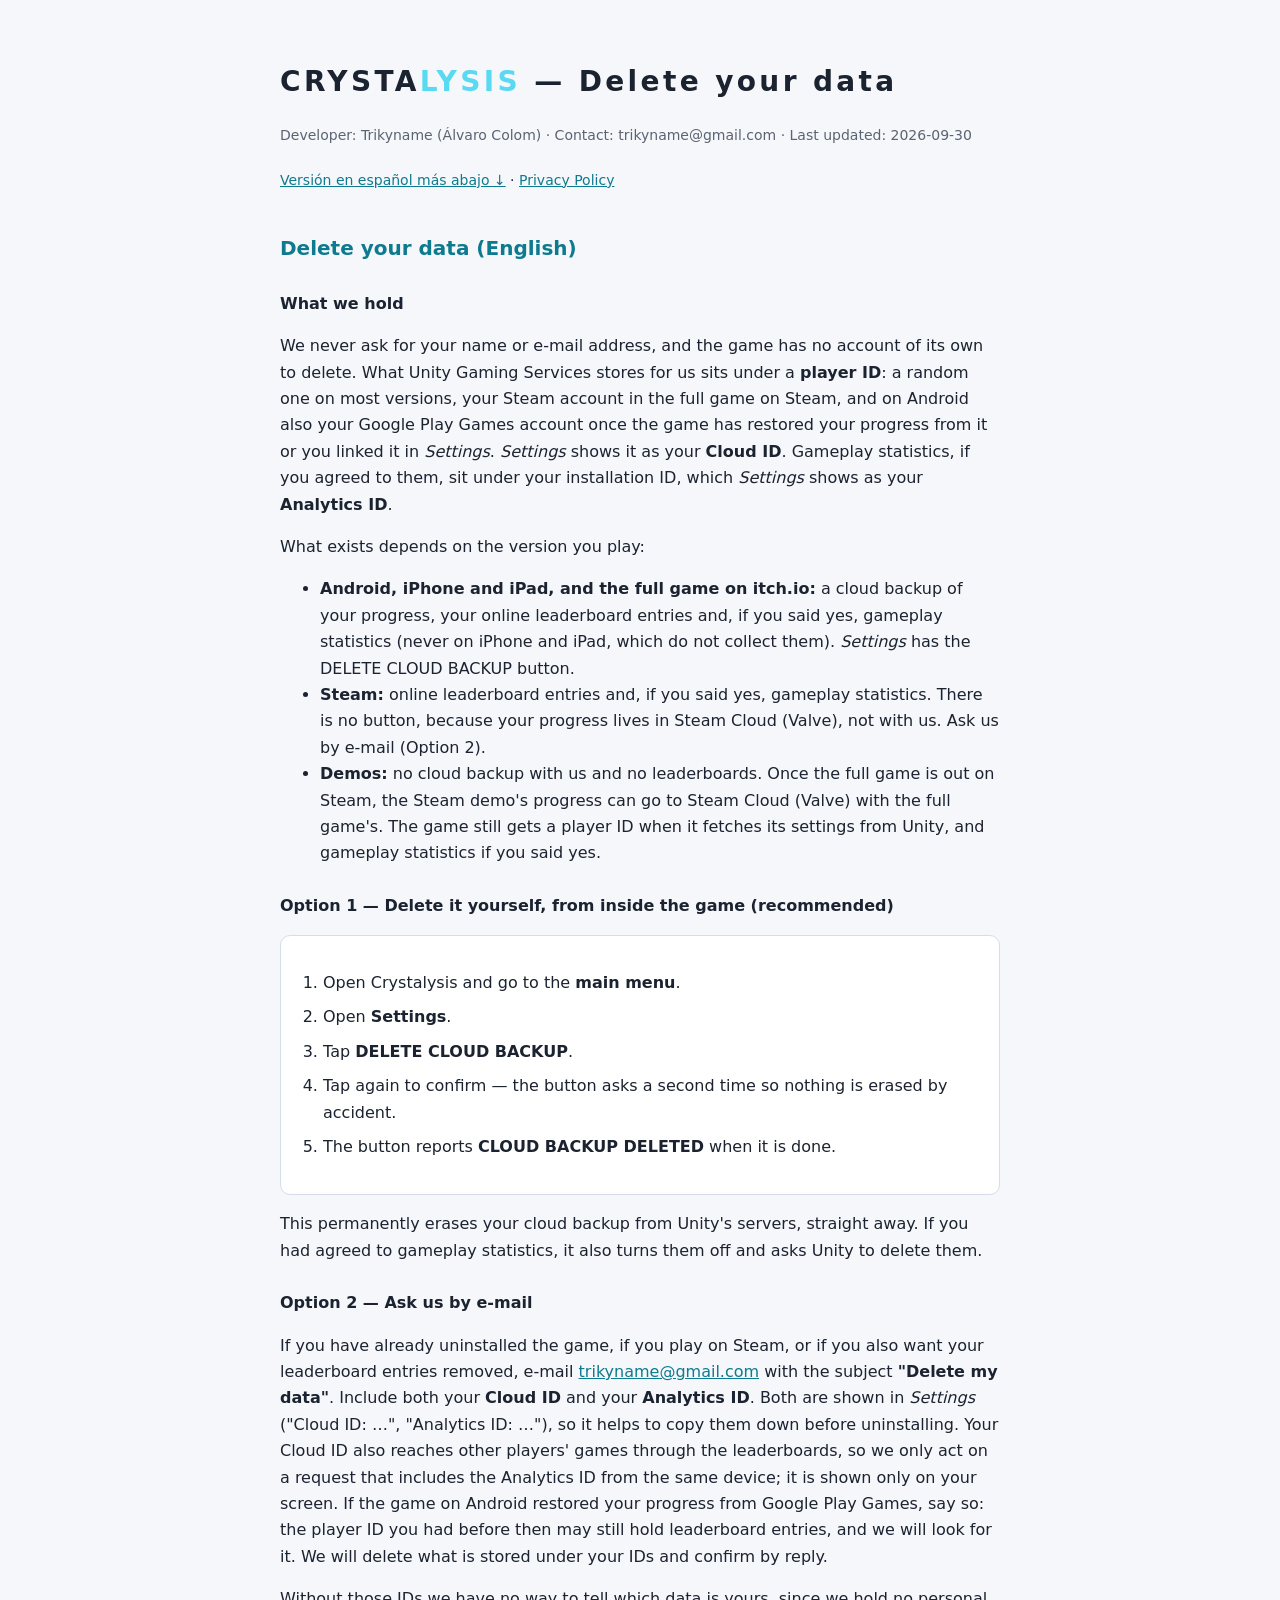
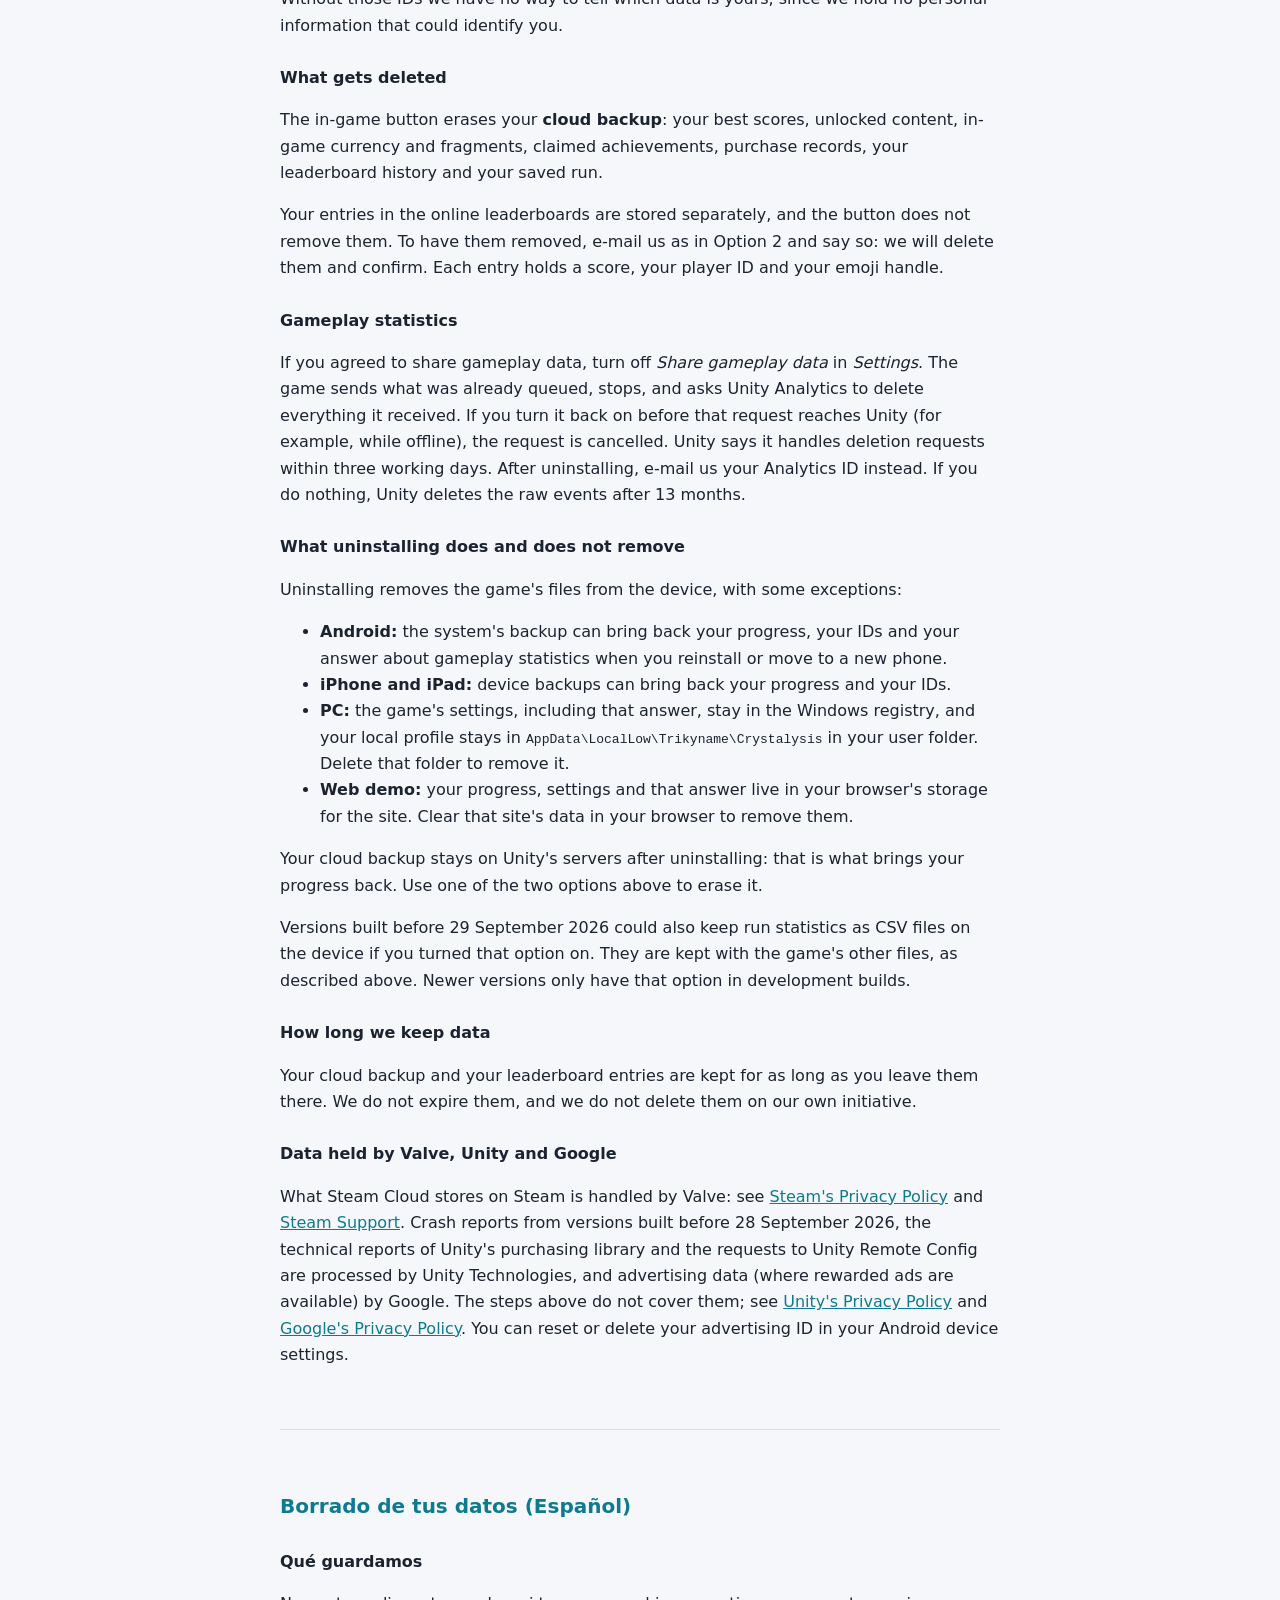
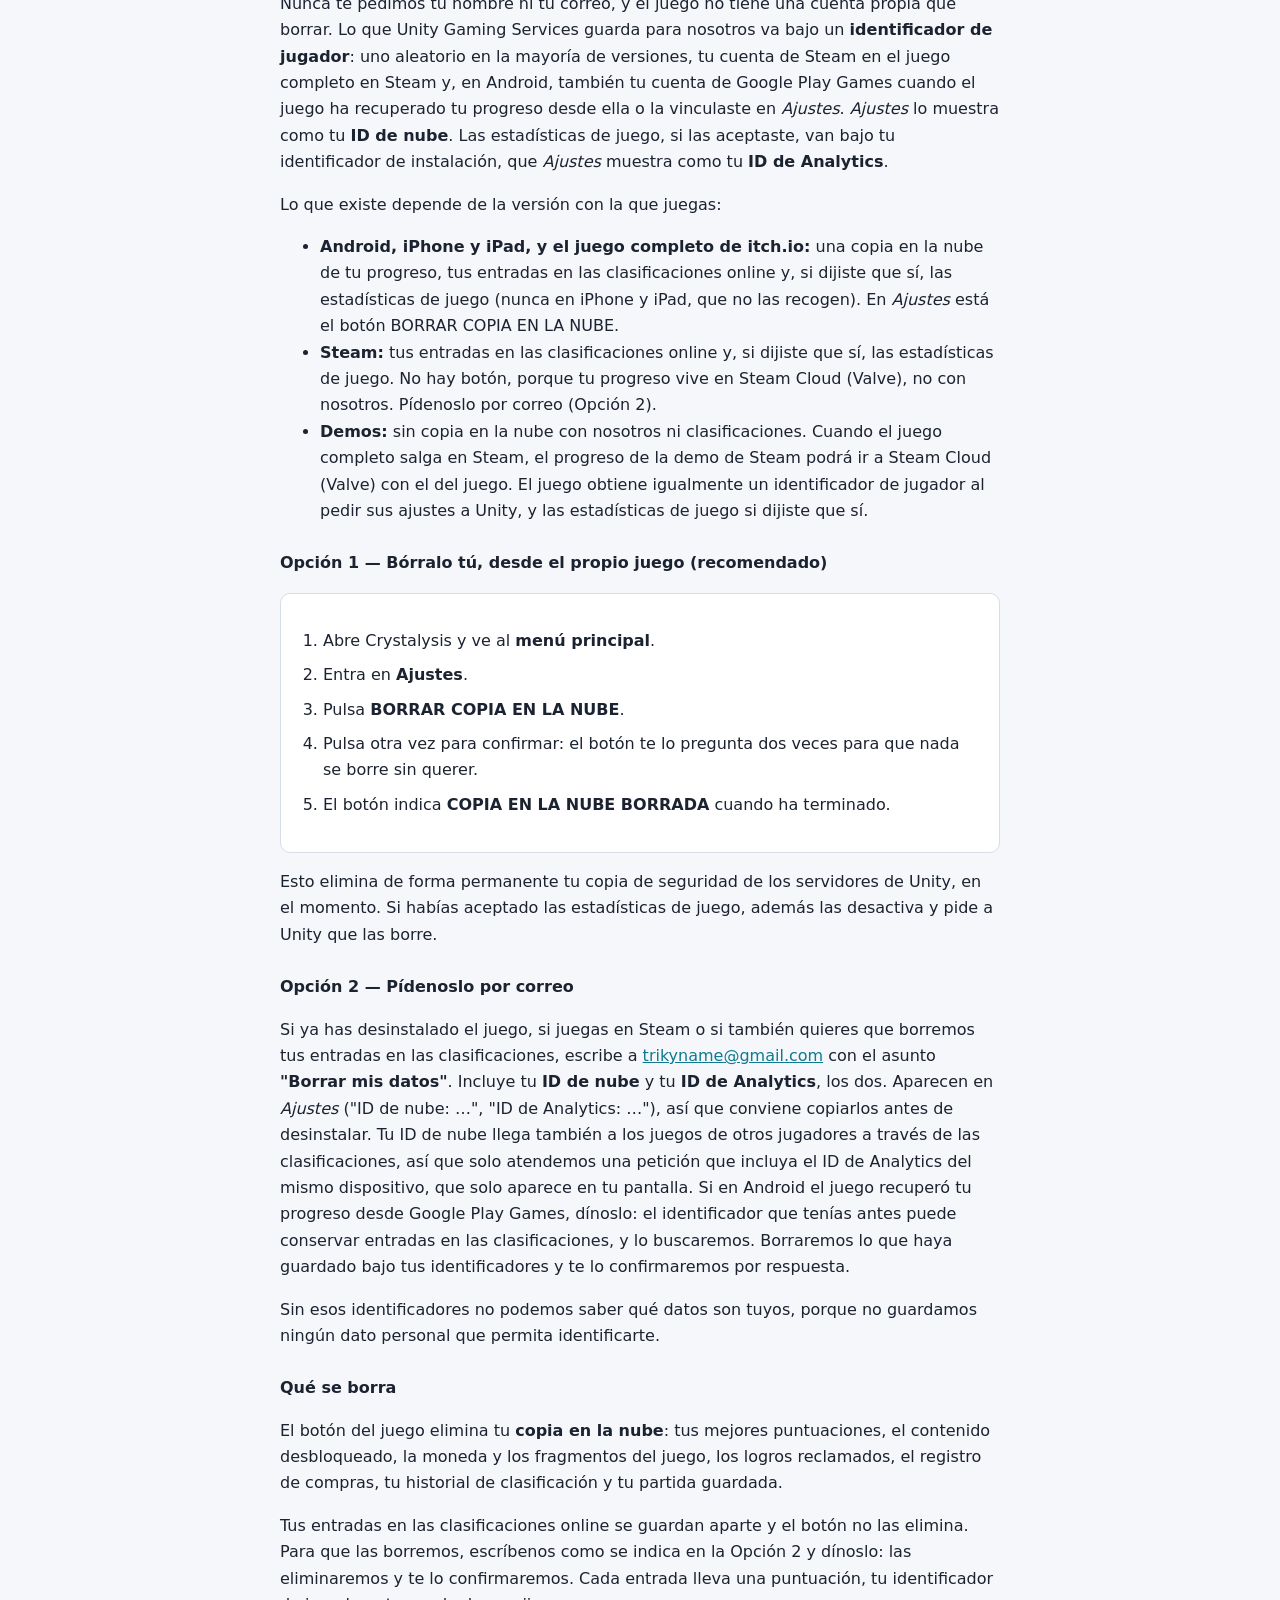
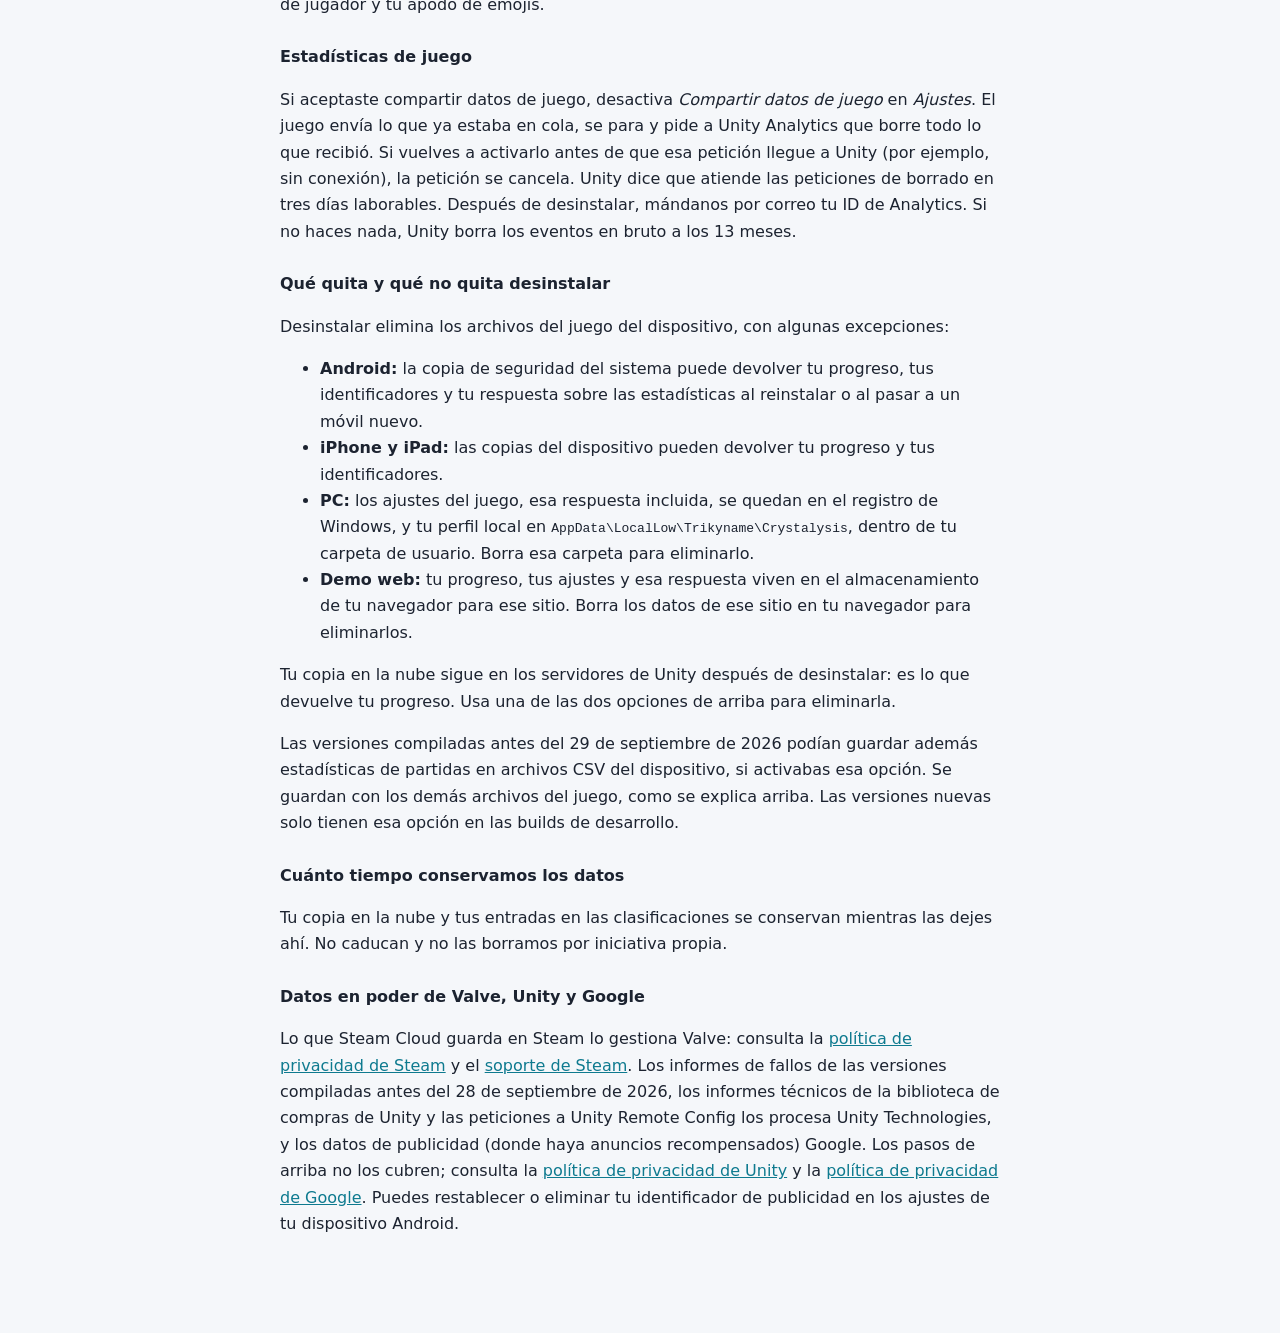
==== commit 6aa3a641: "privacidad: demo de Steam con nube compartida, iPhone/iPad sin estadísticas, sin Epic y consentimien" ====
--- a/delete-data.html
+++ b/delete-data.html
@@ -31,7 +31,7 @@
 <body>
 <main>
 <h1>CRYSTA<span>LYSIS</span> — Delete your data</h1>
-<p class="meta">Developer: Trikyname (Álvaro Colom) · Contact: trikyname@gmail.com · Last updated: 2026-09-29</p>
+<p class="meta">Developer: Trikyname (Álvaro Colom) · Contact: trikyname@gmail.com · Last updated: 2026-09-30</p>
 <p class="lang"><a href="#es">Versión en español más abajo ↓</a> · <a href="privacy.html">Privacy Policy</a></p>
 
 <h2 id="en">Delete your data (English)</h2>
@@ -40,9 +40,9 @@
 <p>We never ask for your name or e-mail address, and the game has no account of its own to delete. What Unity Gaming Services stores for us sits under a <b>player ID</b>: a random one on most versions, your Steam account in the full game on Steam, and on Android also your Google Play Games account once the game has restored your progress from it or you linked it in <i>Settings</i>. <i>Settings</i> shows it as your <b>Cloud ID</b>. Gameplay statistics, if you agreed to them, sit under your installation ID, which <i>Settings</i> shows as your <b>Analytics ID</b>.</p>
 <p>What exists depends on the version you play:</p>
 <ul>
-  <li><b>Android, iPhone and iPad, itch.io and Epic (PC):</b> a cloud backup of your progress, your online leaderboard entries and, if you said yes, gameplay statistics. <i>Settings</i> has the DELETE CLOUD BACKUP button.</li>
+  <li><b>Android, iPhone and iPad, and the full game on itch.io:</b> a cloud backup of your progress, your online leaderboard entries and, if you said yes, gameplay statistics (never on iPhone and iPad, which do not collect them). <i>Settings</i> has the DELETE CLOUD BACKUP button.</li>
   <li><b>Steam:</b> online leaderboard entries and, if you said yes, gameplay statistics. There is no button, because your progress lives in Steam Cloud (Valve), not with us. Ask us by e-mail (Option 2).</li>
-  <li><b>Demos:</b> no cloud backup and no leaderboards. The game still gets a player ID when it fetches its settings from Unity, and gameplay statistics if you said yes.</li>
+  <li><b>Demos:</b> no cloud backup with us and no leaderboards. Once the full game is out on Steam, the Steam demo's progress can go to Steam Cloud (Valve) with the full game's. The game still gets a player ID when it fetches its settings from Unity, and gameplay statistics if you said yes.</li>
 </ul>
 
 <h3>Option 1 — Delete it yourself, from inside the game (recommended)</h3>
@@ -72,7 +72,7 @@
 <p>Uninstalling removes the game's files from the device, with some exceptions:</p>
 <ul>
   <li><b>Android:</b> the system's backup can bring back your progress, your IDs and your answer about gameplay statistics when you reinstall or move to a new phone.</li>
-  <li><b>iPhone and iPad:</b> device backups can do the same.</li>
+  <li><b>iPhone and iPad:</b> device backups can bring back your progress and your IDs.</li>
   <li><b>PC:</b> the game's settings, including that answer, stay in the Windows registry, and your local profile stays in <code>AppData\LocalLow\Trikyname\Crystalysis</code> in your user folder. Delete that folder to remove it.</li>
   <li><b>Web demo:</b> your progress, settings and that answer live in your browser's storage for the site. Clear that site's data in your browser to remove them.</li>
 </ul>
@@ -93,9 +93,9 @@
 <p>Nunca te pedimos tu nombre ni tu correo, y el juego no tiene una cuenta propia que borrar. Lo que Unity Gaming Services guarda para nosotros va bajo un <b>identificador de jugador</b>: uno aleatorio en la mayoría de versiones, tu cuenta de Steam en el juego completo en Steam y, en Android, también tu cuenta de Google Play Games cuando el juego ha recuperado tu progreso desde ella o la vinculaste en <i>Ajustes</i>. <i>Ajustes</i> lo muestra como tu <b>ID de nube</b>. Las estadísticas de juego, si las aceptaste, van bajo tu identificador de instalación, que <i>Ajustes</i> muestra como tu <b>ID de Analytics</b>.</p>
 <p>Lo que existe depende de la versión con la que juegas:</p>
 <ul>
-  <li><b>Android, iPhone y iPad, itch.io y Epic (PC):</b> una copia en la nube de tu progreso, tus entradas en las clasificaciones online y, si dijiste que sí, las estadísticas de juego. En <i>Ajustes</i> está el botón BORRAR COPIA EN LA NUBE.</li>
+  <li><b>Android, iPhone y iPad, y el juego completo de itch.io:</b> una copia en la nube de tu progreso, tus entradas en las clasificaciones online y, si dijiste que sí, las estadísticas de juego (nunca en iPhone y iPad, que no las recogen). En <i>Ajustes</i> está el botón BORRAR COPIA EN LA NUBE.</li>
   <li><b>Steam:</b> tus entradas en las clasificaciones online y, si dijiste que sí, las estadísticas de juego. No hay botón, porque tu progreso vive en Steam Cloud (Valve), no con nosotros. Pídenoslo por correo (Opción 2).</li>
-  <li><b>Demos:</b> sin copia en la nube ni clasificaciones. El juego obtiene igualmente un identificador de jugador al pedir sus ajustes a Unity, y las estadísticas de juego si dijiste que sí.</li>
+  <li><b>Demos:</b> sin copia en la nube con nosotros ni clasificaciones. Cuando el juego completo salga en Steam, el progreso de la demo de Steam podrá ir a Steam Cloud (Valve) con el del juego. El juego obtiene igualmente un identificador de jugador al pedir sus ajustes a Unity, y las estadísticas de juego si dijiste que sí.</li>
 </ul>
 
 <h3>Opción 1 — Bórralo tú, desde el propio juego (recomendado)</h3>
@@ -125,7 +125,7 @@
 <p>Desinstalar elimina los archivos del juego del dispositivo, con algunas excepciones:</p>
 <ul>
   <li><b>Android:</b> la copia de seguridad del sistema puede devolver tu progreso, tus identificadores y tu respuesta sobre las estadísticas al reinstalar o al pasar a un móvil nuevo.</li>
-  <li><b>iPhone y iPad:</b> las copias del dispositivo pueden hacer lo mismo.</li>
+  <li><b>iPhone y iPad:</b> las copias del dispositivo pueden devolver tu progreso y tus identificadores.</li>
   <li><b>PC:</b> los ajustes del juego, esa respuesta incluida, se quedan en el registro de Windows, y tu perfil local en <code>AppData\LocalLow\Trikyname\Crystalysis</code>, dentro de tu carpeta de usuario. Borra esa carpeta para eliminarlo.</li>
   <li><b>Demo web:</b> tu progreso, tus ajustes y esa respuesta viven en el almacenamiento de tu navegador para ese sitio. Borra los datos de ese sitio en tu navegador para eliminarlos.</li>
 </ul>
